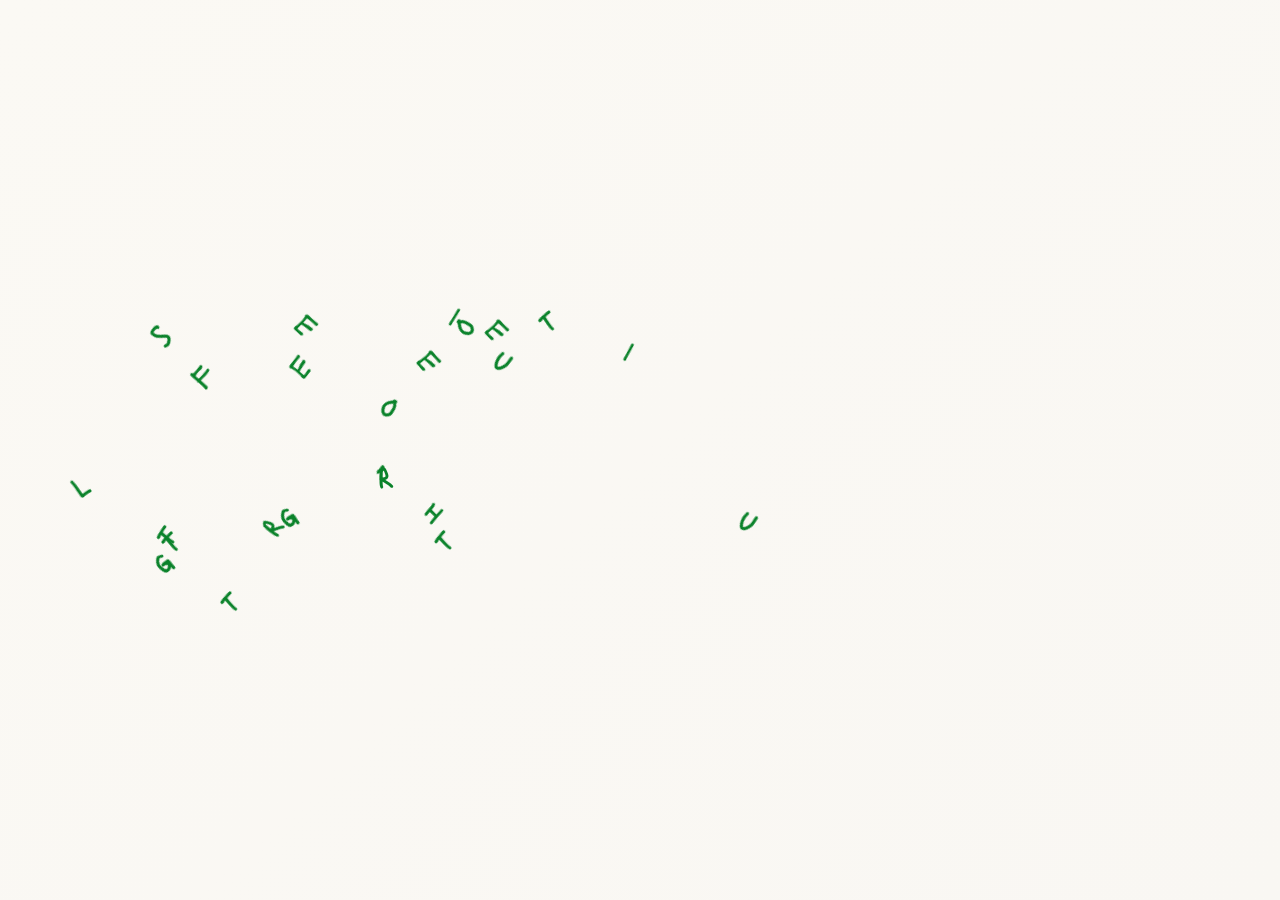
==== index.html @ b76444f8 "Rename book_portfolio_stage6.html to index.html" ====
<!DOCTYPE html>
<html lang="en">
<head>
    <meta charset="UTF-8">
    <meta name="viewport" content="width=device-width, initial-scale=1.0">
    <title>Portfolio — A Collection</title>
    <link rel="stylesheet" href="ornament.css">
    <link rel="stylesheet" href="figmastyle.css">
    <link rel="stylesheet" href="https://cdnjs.cloudflare.com/ajax/libs/font-awesome/6.5.0/css/all.min.css">
    <style>
        @import url('https://fonts.googleapis.com/css2?family=Crimson+Text:ital,wght@0,400;0,600;1,400&family=EB+Garamond:ital,wght@0,400;0,500;0,600;1,400&family=Lacquer&display=swap');
        @import url('https://fonts.googleapis.com/css2?family=Special+Gothic+Expanded+One&display=swap');
        @import url('https://fonts.googleapis.com/css2?family=Lexend:wght@300;400;500;600&display=swap');
        @import url('https://fonts.googleapis.com/css2?family=Noto+Serif+Tibetan:wght@400&display=swap');
        @import url('https://fonts.googleapis.com/css2?family=Crimson+Text:wght@400;600&display=swap');

        /* Very light linen / paper */
        :root{
        --linen-bg: #fbf9f4;
        --linen-bg-soft: #f9f7f3;
        }

        body::before{
        content:"";
        position: fixed;
        inset: 0;
        background-image: url("data:image/svg+xml,%3Csvg xmlns='http://www.w3.org/2000/svg' width='120' height='120'%3E%3Cfilter id='n'%3E%3CfeTurbulence type='fractalNoise' baseFrequency='.8' numOctaves='1' stitchTiles='stitch'/%3E%3C/filter%3E%3Crect width='120' height='120' filter='url(%23n)' opacity='.03'/%3E%3C/svg%3E");
        pointer-events: none;
        z-index: 1;
        }
                /* Lock scrolling while cover is visible */
        body.cover-locked {
        overflow: hidden;
        height: 100vh;
        }

        * {
            margin: 0;
            padding: 0;
            box-sizing: border-box;
        }
        
        body {
            /*font-family: 'Lexend', system-ui, -apple-system, Segoe UI, Roboto, Arial, sans-serif;*/
            
            font-family: 'Crimson Text', serif;

            background: var(--linen-bg); /* linen */
            color: #4d2e16;
            line-height: 1.6;
            overflow-x: hidden;
        }
        

        .book-container {
            max-width: 1200px;
            margin: 0 auto;
            padding: 60px 40px;
            min-height: 100vh;
        }
        
        /* Big margin masthead (AB/GD style) */
        .masthead{
        margin: 0 0 14px 0;   /* <-- remove the -10px */
        line-height: 0.9;
        }

        .masthead-name{
        font-family: 'EB Garamond', 'Crimson Text', serif;
        font-weight: 700;
        font-size: 4.2em;
        letter-spacing: 0.01em;
        color: #8b1538;
        }

        @media (max-width: 968px){
        .masthead-name{ font-size: 3.2em; }
        }
        @media (max-width: 768px){
        .masthead-name{ font-size: 2.6em; }
        }

        .masthead-slash{
        font-family: 'Crimson Text', 'EB Garamond', serif;
        font-weight: 600;
        font-size: 3.2em;
        line-height: 1;
        color: #8b1538;
        opacity: 0.9;
        }

        /* Responsive */
        @media (max-width: 768px){
        .masthead-name, .masthead-slash{
            font-size: 2.4em;
        }
        .masthead{ margin-bottom: 18px; }
        }

        .name-line{
            display:flex;
            align-items:baseline;
            gap:10px;
        }
        .tibetan-line{
            font-family: "Noto Serif Tibetan", "Jomolhari", serif;
            font-size: 1.25em;
            color: #8b1538;

            margin-top: 6px;
            margin-left: 3px;

            letter-spacing: 0.05em;
            opacity: 0.85;
        }
        .tibetan-line::before{
            content: "✶";
            margin-right: 8px;
            opacity: 0.6;
        }
        /* Welcome intro in Lexend (Bill Gates–style clean text) */
        .welcome-intro{
        font-family: inherit;   /* now Lexend */
        font-size: 1.18em;
        line-height: 1.85;
        letter-spacing: 0.005em;
        max-width: 62ch;
        }

        .welcome-intro strong{
        font-weight: 600;
        }

        /* Cover Page */
        .cover-page {
            background: linear-gradient(
                135deg,
                var(--linen-bg) 0%,
                var(--linen-bg-soft) 100%
            );
            min-height: 100vh;
            display: flex;
            align-items: center;
            justify-content: flex-start;
            position: fixed;
            inset: 0;
            overflow: hidden;
            z-index: 9990;
            padding: 60px;
            padding-left: 15%;
        }
        
        .cover-content {
            text-align: left;
            max-width: 500px;
        }
        
        .jumbled-text {
            font-size: 2em;
            font-weight: 400;
            letter-spacing: 0.02em;
            line-height: 1.6;
            cursor: default;
            color: #0a822a;
            font-family: 'Lacquer', cursive;
            text-transform: none;
            word-spacing: 2em;
        }
        
        .jumbled-text .char {
            display: inline-block;
            transition: transform 3s ease-in-out;
            will-change: transform;
        }
        
        .jumbled-text .space {
            display: inline-block;
            width: 2em;
        }
        
        .jumbled-text.jumbled .char:nth-child(1) { transform: translate(-120px, 60px) rotate(-35deg); }
        .jumbled-text.jumbled .char:nth-child(2) { transform: translate(90px, -100px) rotate(45deg); }
        .jumbled-text.jumbled .char:nth-child(3) { transform: translate(-70px, 110px) rotate(-50deg); }
        .jumbled-text.jumbled .char:nth-child(4) { transform: translate(130px, 50px) rotate(30deg); }
        .jumbled-text.jumbled .char:nth-child(5) { transform: translate(-100px, -90px) rotate(-40deg); }
        .jumbled-text.jumbled .char:nth-child(6) { transform: translate(60px, 105px) rotate(55deg); }
        .jumbled-text.jumbled .char:nth-child(7) { transform: translate(-140px, -50px) rotate(-45deg); }
        .jumbled-text.jumbled .char:nth-child(8) { transform: translate(100px, -110px) rotate(35deg); }
        .jumbled-text.jumbled .char:nth-child(9) { transform: translate(-80px, 90px) rotate(-30deg); }
        .jumbled-text.jumbled .char:nth-child(10) { transform: translate(120px, -65px) rotate(40deg); }
        .jumbled-text.jumbled .char:nth-child(11) { transform: translate(-130px, 100px) rotate(-52deg); }
        .jumbled-text.jumbled .char:nth-child(12) { transform: translate(80px, -95px) rotate(48deg); }
        .jumbled-text.jumbled .char:nth-child(13) { transform: translate(-110px, 70px) rotate(-38deg); }
        .jumbled-text.jumbled .char:nth-child(14) { transform: translate(135px, -75px) rotate(32deg); }
        .jumbled-text.jumbled .char:nth-child(15) { transform: translate(-65px, 115px) rotate(-43deg); }
        .jumbled-text.jumbled .char:nth-child(16) { transform: translate(95px, 45px) rotate(58deg); }
        .jumbled-text.jumbled .char:nth-child(17) { transform: translate(-125px, -100px) rotate(-47deg); }
        .jumbled-text.jumbled .char:nth-child(18) { transform: translate(145px, 95px) rotate(37deg); }
        .jumbled-text.jumbled .char:nth-child(19) { transform: translate(-75px, -105px) rotate(-34deg); }
        .jumbled-text.jumbled .char:nth-child(20) { transform: translate(70px, 120px) rotate(42deg); }
        .jumbled-text.jumbled .char:nth-child(21) { transform: translate(-95px, 65px) rotate(-39deg); }
        .jumbled-text.jumbled .char:nth-child(22) { transform: translate(110px, -70px) rotate(44deg); }
        .jumbled-text.jumbled .char:nth-child(23) { transform: translate(-135px, 85px) rotate(-36deg); }
        .jumbled-text.jumbled .char:nth-child(24) { transform: translate(115px, -115px) rotate(51deg); }
        .jumbled-text.jumbled .char:nth-child(25) { transform: translate(-105px, 125px) rotate(-41deg); }
        .jumbled-text.jumbled .char:nth-child(26) { transform: translate(85px, 35px) rotate(46deg); }
        .jumbled-text.jumbled .char:nth-child(27) { transform: translate(-70px, -110px) rotate(-49deg); }
        
        .jumbled-text:not(.jumbled) .char {
            transform: translate(0, 0) rotate(0deg);
        }
        
        .scroll-hint {
            position: absolute;
            bottom: 40px;
            left: 50%;
            transform: translateX(-50%);
            font-size: 1.1em;
            font-style: italic;
            opacity: 0.6;
            animation: bounce 2s infinite;
            color: #0a822a;
        }
        
        @keyframes bounce {
            0%, 100% { transform: translateX(-50%) translateY(0); }
            50% { transform: translateX(-50%) translateY(-10px); }
        }
        
        /* Table of Contents Page */
        .page {
            background: var(--linen-bg);
            padding: 80px 60px;
            position: relative;
            display: none;
        }
        
        .page.active {
            display: grid;
            grid-template-columns: 300px 1fr;
            grid-template-rows: auto 1fr;   /* NEW: masthead row + content row */
            gap: 60px;
            animation: fadeIn 0.5s ease;
        }
        
        @keyframes fadeIn {
            from { opacity: 0; }
            to { opacity: 1; }
        }
        
        .top-masthead{
            padding-bottom: 14px;
            grid-column: 1 / -1;  /* span BOTH columns */
            grid-row: 1;
            margin-bottom: -10px; /* optional: pull columns slightly closer */
        }

        .top-masthead .masthead-name{
        font-family: 'Special Gothic Expanded One', system-ui, sans-serif;
        font-weight: 400;          /* this font only has one weight */
        font-size: 4.2em;
        letter-spacing: 0.01em;
        color: #8b1538;
        }
        .top-masthead .masthead-slash{
        font-family: 'Special Gothic Expanded One', system-ui, sans-serif;
        font-weight: 400;
        font-size: 3.2em;
        line-height: 1;
        color: #8b1538;
        opacity: 0.9;   
        }

        /* Responsive */
        @media (max-width: 968px){
        .top-masthead .masthead-name{ font-size: 3.2em; }
        .top-masthead .masthead-slash{ font-size: 2.6em; }
        }
        @media (max-width: 768px){
        .top-masthead .masthead-name{ font-size: 2.6em; }
        .top-masthead .masthead-slash{ font-size: 2.2em; }
        }

        .left-sidebar {
            border-right: none;
            padding-right: 40px;
        }
        
        .sidebar-title {
            font-size: 1.3em;
            font-weight: 600;
            margin-bottom: 25px;
            text-transform: uppercase;
            letter-spacing: 0.05em;
        }
        
        .toc-entry {
            display: block;
            text-decoration: none;
            color: #4d2e16;;
            padding: 12px 0;
            transition: all 0.3s ease;
           /* border-bottom: 1px solid rgba(139, 21, 56, 0.2);*/
            font-size: 1.1em;
        }
        
        .toc-entry:hover {
            padding-left: 15px;
            color: #0a822a;
        }
        
        .toc-section {
            margin-bottom: 40px;
        }
        
        .main-content {
            padding-left: 40px;
        }
        
        .content-header {
            margin-bottom: 6px;
            /*border-bottom: 2px solid #8b1538;*/
            padding-bottom: 20px;
        }
        
        .content-title {
            font-size: 2.8em;
            font-weight: 600;
            letter-spacing: 0.02em;
        }
        
        .content-subtitle {
            font-size: 1.3em;
            font-style: italic;
            color: #4d2e16;;
            margin-top: 10px;
        }
        
        .content-body {
            font-size: 1.15em;
            line-height: 1.8;
        }
        
        .content-body h2 {
            font-size: 1.8em;
            margin: 35px 0 20px 0;
            font-weight: 600;
        }
        
        .content-body h3 {
            font-size: 1.4em;
            margin: 25px 0 15px 0;
            font-weight: 600;
        }
        
        .content-body p {
            margin-bottom: 20px;
        }
        
        .content-body ul, .content-body ol {
            margin: 20px 0 20px 30px;
        }
        
        .content-body li {
            margin-bottom: 10px;
        }
        
        .content-body em {
            color: #4d2e16;;
        }
        
       /* .page-number {
            position: absolute;
            bottom: 30px;
            right: 60px;
            font-style: italic;
            color: #8b1538;
            font-size: 0.95em;
        }*/
               
        @media (max-width: 968px) {
            .page.active {
                grid-template-columns: 1fr;
                gap: 40px;
            }
            
            .left-sidebar {
                border-right: none;
                border-bottom: 2px solid #8b1538;
                padding-right: 0;
                padding-bottom: 30px;
            }
            
            .main-content {
                padding-left: 0;
            }
            
            .jumbled-text {
                font-size: 1.6em;
            }
            
            .cover-page {
                padding-left: 10%;
            }
        }
        
        @media (max-width: 768px) {
            .book-container {
                padding: 30px 20px;
            }
            
            .page {
                padding: 40px 30px;
            }
            
            .cover-page {
                padding: 40px 20px;
                padding-left: 20px;
            }
            
            .jumbled-text {
                font-size: 1.4em;
            }
        }

        /* ===============================
        Corner Critter (main page only)
        =============================== */

        /* Rustic doodle styles */
        .rustic-doodle{
        width: 56px;
        height: 56px;
        display:block;
        filter: drop-shadow(0 12px 18px rgba(0,0,0,.10));
        }

        .doodle-blob{
        fill: rgba(255,255,255,.65);
        stroke: rgba(139, 21, 56, 0.16);
        stroke-width: 1.2;
        }

        .doodle-line{
        fill: none;
        stroke: #0a822a;            /* matches your deep red text */
        stroke-width: 3.0;
        stroke-linecap: round;
        stroke-linejoin: round;

        /* this enables the "draw as you scroll" effect */
        stroke-dasharray: 260;
        stroke-dashoffset: 260;
        }

        .doodle-stitch{
        fill: none;
        stroke: rgba(10,130,42,.75); /* your green accent */
        stroke-width: 2.2;
        stroke-linecap: round;
        stroke-dasharray: 18;
        stroke-dashoffset: 0;
        opacity: .9;
        }

        .corner-critter{
        position: fixed;
        top: 12px;
        right: 12px;
        z-index: 9999;
        pointer-events: none;
        user-select: none;
        transform: translate3d(0,0,0);
        opacity: 0; /* becomes visible when book opens */
        transition: opacity .25s ease;
        }

        .critter-bubble{
        width: 74px;
        height: 74px;
        border-radius: 22px;
        display: grid;
        place-items: center;
        font-size: 34px;
        background: rgba(255,255,255,.72);
        border: 1px solid rgba(139, 21, 56, 0.18);
        box-shadow: 0 14px 30px rgba(0,0,0,.10);
        backdrop-filter: blur(6px);
        }

        .critter-tag{
        margin-top: 4px;
        text-align: center;
        font-family: 'Lacquer', cursive;
        font-size: 13px;
        letter-spacing: .03em;
        line-height: 1.1;     /* tighter multiline */
        color: #4d2e16;
        opacity: .85;
        width: 56px;          /* match your smaller doodle width */
        margin-left: auto;
        margin-right: auto;
        }

        @media (prefers-reduced-motion: reduce){
        .corner-critter{ display:none; }
        }

        /* ===============================
   Projects feed (MostlyObjects-ish)
   =============================== */

        .projects-feed{
        display: grid;
        gap: 22px;
        margin-top: 10px;
        }

        /* Each project tile */
        .project-card{
        position: relative;
        display: block;
        border-radius: 18px;
        overflow: hidden;
        cursor: pointer;
        border: 1px solid rgba(139,21,56,.14);
        box-shadow: 0 18px 40px rgba(0,0,0,.08);
        transform: translateY(0);
        transition: transform .2s ease, box-shadow .2s ease;
        }

        .project-card:hover{
        transform: translateY(-3px);
        box-shadow: 0 24px 54px rgba(0,0,0,.12);
        }

        .project-card img{
        width: 100%;
        height: 360px;
        object-fit: cover;
        display: block;
        filter: saturate(1.02) contrast(1.02);
        }

        /* Soft overlay so text reads on images */
        .project-card::after{
        content:"";
        position:absolute;
        inset:0;
        background: linear-gradient(
            180deg,
            rgba(0,0,0,0.10) 0%,
            rgba(0,0,0,0.38) 55%,
            rgba(0,0,0,0.60) 100%
        );
        }

        .project-meta{
        position: absolute;
        left: 18px;
        right: 18px;
        bottom: 16px;
        z-index: 2;
        color: #f8f6f1; /* linen-ish */
        }

        .project-kicker{
        font-size: 12px;
        letter-spacing: .12em;
        text-transform: uppercase;
        opacity: .92;
        margin-bottom: 8px;
        }

        .project-title{
        font-size: 26px;
        font-weight: 700;
        line-height: 1.06;
        letter-spacing: .01em;
        margin-bottom: 8px;
        text-transform: uppercase;
        }

        .project-byline{
        font-size: 14px;
        opacity: .92;
        }

        .social-icons {
            margin-top: 10px;
            display: flex;
            flex-direction: column;
            gap: 10px;
        }

        .social-icons a {
            font-size: 20px;
            color: #333;
            text-decoration: none;
            transition: color 0.3s ease;
        }

        .social-icons a:hover {
            color: #8b0000; /* matches your deep red theme */
        }

        .cv-wrap{
            display: flex;
            flex-direction: column;
            gap: 18px;
        }

        .cv-actions{
            display: flex;
            align-items: center;
            gap: 14px;
            flex-wrap: wrap;
        }

        .cv-download{
            display: inline-block;
            text-decoration: none;
            color: #fbf9f4;
            background: #8b1538;
            border: 1px solid rgba(139, 21, 56, 0.22);
            padding: 10px 18px;
            border-radius: 999px;
            font-size: 0.98em;
            font-weight: 500;
            transition: transform .2s ease, box-shadow .2s ease, opacity .2s ease;
            box-shadow: 0 10px 24px rgba(0,0,0,.08);
        }

        .cv-download:hover{
            transform: translateY(-1px);
            opacity: 0.95;
        }

        .cv-note{
            font-size: 0.98em;
            opacity: 0.8;
        }

        .cv-frame{
            width: 100%;
            height: 78vh;
            min-height: 700px;
            border: 1px solid rgba(139,21,56,.18);
            border-radius: 18px;
            overflow: hidden;
            background: #fff;
            box-shadow: 0 16px 34px rgba(0,0,0,.08);
        }

        .cv-frame iframe{
            width: 100%;
            height: 100%;
            border: 0;
            display: block;
        }
        /* loopy qoute on welcome page*/
        .quote-curve-wrap{
            margin: 8px 0 24px 0;
            width: 100%;
            overflow: visible;
        }

        .quote-curve{
            width: 100%;
            max-width: 760px;
            height: 130px;
            display: block;
            overflow: visible;
        }

        .quote-curve text{
            font-family: 'EB Garamond', 'Crimson Text', serif;
            font-size: 1.05em;
            font-style: italic;
            fill: rgba(120, 120, 120, 0.22);
            letter-spacing: 0.01em;
            transition: fill 0.35s ease, filter 0.35s ease;
            cursor: default;
        }

        .quote-curve .quote-attrib{
            font-size: 0.92em;
            letter-spacing: 0.03em;
        }

        .quote-curve:hover text{
            fill: rgba(170, 170, 170, 0.72);
            filter: drop-shadow(0 0 6px rgba(220,220,220,0.28));
        }
        /* Responsive */
        @media (max-width: 768px){
        .project-card img{ height: 280px; }
        .project-title{ font-size: 22px; }
        }

    </style>
</head>
<body>
    <!-- Cover Page -->
    <div class="cover-page" id="cover">
        <div class="cover-content">
            <div class="jumbled-text jumbled" id="jumbledText"></div>
        </div>
        <!--<div class="scroll-hint">Hover over to begin →</div>-->
    </div>

    <!-- Main Content with TOC -->
    <div class="book-container">
        <div class="page" id="main-page">
            <!-- Funky corner critter (main page only) -->
          <!--  <div class="corner-critter" id="cornerCritter" aria-hidden="true">
            <div class="critter-bubble">🐸</div>
            <div class="critter-tag">turning pages</div>
            </div>-->
            <!-- Rustic line doodle (main page only) -->
            <div class="corner-critter" id="cornerCritter" aria-hidden="true">
                

            <svg class="rustic-doodle" viewBox="0 0 120 120" role="presentation">
                <!-- a paper-ish blob background -->
                <!--<path class="doodle-blob"
                d="M18,33 C20,18 36,10 52,12 C70,14 84,9 95,24 C106,38 110,55 104,71
                    C98,87 84,104 64,106 C44,108 18,98 13,78 C8,59 16,47 18,33 Z" />-->

                <!-- rustic swirl line -->
                <!--<path class="doodle-line"
                d="M28,70
                    C26,54 40,40 57,42
                    C75,44 82,60 71,71
                    C60,83 40,80 42,63
                    C44,48 67,48 72,58
                    C78,70 63,82 48,78
                    C34,74 33,58 45,52" />-->

                <!-- Head (scribbly circle) -->
                <path class="doodle-line"
                    d="M62,26
                    C54,24 47,30 48,38
                    C49,48 61,52 69,45
                    C77,38 72,27 62,26 Z" />

                <!-- Body / torso -->
                <path class="doodle-line"
                    d="M58,52
                    C58,60 58,67 58,75
                    C58,83 57,90 56,96" />

                <!-- Arms (slightly wiggly) -->
                <path class="doodle-line"
                    d="M58,62
                    C50,60 44,58 36,54
                    M58,62
                    C66,60 74,58 84,55" />

                <!-- Legs -->
                <path class="doodle-line"
                    d="M56,96
                    C50,104 44,110 38,114
                    M56,96
                    C62,104 70,110 78,114" />

                <!-- Tiny “spark” accent (optional) -->
                <!--<path class="doodle-stitch"
                    d="M95,20 L104,18 M97,26 L106,28 M92,26 L88,34" />-->
            </svg>

                <!-- little “corner stitch” marks -->
               <!-- <path class="doodle-stitch"
                d="M18,20 L30,26 M22,14 L34,20 M14,26 L26,32" />-->
            </svg>

            <div class="critter-tag">healthcare<br>is a<br>human right.<br>✮ ⋆ ˚｡𖦹 ⋆｡°✩</div>

            </div>

            <!-- Full-width masthead ABOVE the columns -->
            <div class="top-masthead" aria-label="Site masthead">
                <div class="name-line">
                    <span class="masthead-name">Yeshi</span>
                    <span class="masthead-slash">/</span>
                    <span class="masthead-name">Dolma</span>
                </div>

                <div class="tibetan-line">ཡེ་ཤེས་ སྒྲོལ་མ</div>
            </div>


            <!-- Left Sidebar - Table of Contents -->
            <div class="left-sidebar">
                <div class="toc-section">
                    <h2 class="sidebar-title">Contents</h2>
                    
                    <a href="#welcome" class="toc-entry welcome-link" onclick="loadContent('welcome'); return false;">
                        ← Welcome page
                    </a>

                    <a href="#about" class="toc-entry" onclick="loadContent('about'); return false;">
                        About
                    </a>

                    <a href="#cv" class="toc-entry" onclick="loadContent('cv'); return false;">
                        My CV
                    </a>
                    
                    <a href="#work" class="toc-entry" onclick="loadContent('work'); return false;">
                        Selected Works (Machine learning)
                    </a>
                    
                    <a href="#projects" class="toc-entry" onclick="loadContent('projects'); return false;">
                        Public Health & Safety Projects
                    </a>
                    
                    <a href="#writing" class="toc-entry" onclick="loadContent('writing'); return false;">
                        Writings
                    </a>
                    
                    <a href="#skills" class="toc-entry" onclick="loadContent('skills'); return false;">
                        Skills & Expertise
                    </a>

                    <a href="#comfort" class="toc-entry" onclick="loadContent('comfort'); return false;">
                        Comfort Potluck
                    </a>
                </div>
                
                <div class="ornament">
                    <img src="images/pixel-art.png" alt="Decorative icon">
                </div>
                
                <div class="toc-section">
                    <h2 class="sidebar-title">Appendices</h2>
                    
                    <a href="#contact" class="toc-entry" onclick="loadContent('contact'); return false;">
                        Contact
                    </a>

                    <div class="social-icons">
                        <a href="https://www.linkedin.com/in/dolmayeshi/" target="_blank">
                            <i class="fab fa-linkedin"></i>
                        </a>

                        <a href="https://www.instagram.com/yeshi.draws?igsh=MTBoMmN6MTJqMHdpZQ==" target="_blank">
                            <i class="fab fa-instagram"></i>
                        </a>
                    </div>
                    <!--<a href="#notes" class="toc-entry" onclick="loadContent('notes'); return false;">
                        Notes & Acknowledgments
                    </a>-->
                </div>
            </div>

            <!-- Main Content Area -->
            <div class="main-content" id="content-area">
                <div class="content-header">
                    <h1 class="content-title">Welcome</h1>
                </div>
                <!-- Curved quote -->
                <div class="quote-curve-wrap" style="margin-top:-2px; margin-bottom:2px;">
                    <svg class="quote-curve" viewBox="0 0 760 150">

                        <defs>
                            <path id="feynmanCurve"
                                d="M20,95
                                C90,30 180,25 260,65
                                C330,100 410,110 500,80
                                C600,45 670,40 740,85" />

                            <path id="feynmanAttrib"
                                d="M450,120
                                C520,135 610,135 730,115" />
                        </defs>

                        <text>
                            <textPath href="#feynmanCurve">
                                “I would rather have questions that can't be answered than answers that can't be questioned.”
                            </textPath>
                        </text>

                        <text class="quote-attrib">
                            <textPath href="#feynmanAttrib">
                                — Richard Feynman
                            </textPath>
                        </text>

                    </svg>
                </div>

                <div class="content-body">
                    <p>  I am driven by the belief that without health security, human potential is unfairly constrained; equitable health must come first so anyone can dream.
                        <br><br>
                        As an Applied ML Scientist with over nine years of experience building large-scale AI systems, my work sits at the intersection of machine learning, AI and improving public health outcomes. Currently focused on advanced predictive modeling, 
generative AI, and causal inference to identify mechanisms driving public health patterns and generate equity-centered, policy-relevant evidence and decision support in resource-constrained settings. 
                        <br><br>
                        <p style="font-style: italic; text-align: center; margin-top: 40px;">Interests: Predictive and counterfactual modeling; generative AI; resource optimization; spatiotemporal systems; behavioral health
analytics; global health; women’s health; cancer care continuum; bias-aware causal inference; and scalable AI for low-resource public health systems.
                       </p>
                
                    </p>
                    
                    <div class="ornament">
                        <img src="images/pixel-art.png" alt="Decorative icon">
                    </div>
                    
                    <p style="font-style: italic; text-align: center; margin-top: 40px; color: #8b1538">let's work to figure out and improve health outcomes together.</p>
                </div>
                <!--<div class="page-number">i</div>-->
            </div>
        </div>
    </div>

    <script>
        // Jumbled text effect - lowercase text
        const text = "let's figure it out together";
        const jumbledTextEl = document.getElementById('jumbledText');
        
        // Create characters
        text.split('').forEach((char, i) => {
            const span = document.createElement('span');
            if (char === ' ') {
                span.className = 'space';
            } else {
                span.className = 'char';
            }
            span.textContent = char;
            jumbledTextEl.appendChild(span);
        });
        
        // Unjumble on scroll or hover
        let hasUnjumbled = false;
        let isAnimating = false;
        let animationComplete = false;
        let animationTimeout = null;
        
        function unjumble() {
            if (!hasUnjumbled) {
                jumbledTextEl.classList.remove('jumbled');
                hasUnjumbled = true;
                isAnimating = true;
                
                // Mark animation as complete after 3 seconds
                setTimeout(() => {
                    isAnimating = false;
                    animationComplete = true;
                }, 1000);
                
                // Auto-open after 3 seconds animation + 20 seconds wait = 23 seconds total
                animationTimeout = setTimeout(() => {
                    openBook();
                }, 5000);
            }
        }
        
        function openBook() {
            if (animationTimeout) {
                clearTimeout(animationTimeout);
            }
            isAnimating = false;
            animationComplete = false;
            document.getElementById('cover').style.transition = 'opacity 0.5s ease';
            document.getElementById('cover').style.opacity = '0';
            setTimeout(() => {
                document.getElementById('cover').style.display = 'none';
                document.getElementById('main-page').classList.add('active');
                window.scrollTo({ top: 0 });
            }, 500);
        }
        
        // Skip animation on click or scroll ONLY after animation completes
        document.addEventListener('click', () => {
            if (animationComplete) {
                openBook();
            }
        });
        
        jumbledTextEl.addEventListener('mouseenter', unjumble);
        
        let scrollTimeout;
        window.addEventListener('scroll', () => {
            if (!hasUnjumbled && window.scrollY > 50) {
                clearTimeout(scrollTimeout);
                scrollTimeout = setTimeout(unjumble, 100);
            } else if (animationComplete) {
                openBook();
            }
        });
        
        function goToWelcome() {
            const cover = document.getElementById('cover');
            const mainPage = document.getElementById('main-page');

            // Hide main content
            mainPage.classList.remove('active');

            // Show cover again
            cover.style.display = 'flex';
            cover.style.opacity = '1';

            // Reset jumbled text state
            hasUnjumbled = false;
            animationComplete = false;
            isAnimating = false;

            // Re-jumble text
            jumbledTextEl.classList.add('jumbled');

            // Scroll to top
            window.scrollTo({ top: 0, behavior: 'instant' });
        }

        

        // Content loading
        const contentData = {
            welcome: {
            title: 'Welcome',
            subtitle: '',
            content: `
                <div class="quote-curve-wrap">
                    <svg class="quote-curve" viewBox="0 0 760 170" aria-hidden="true">
                        <defs>
                            <path id="feynmanCurve"
                                d="M20,105
                                C90,35 180,28 255,72
                                C315,106 390,118 470,84
                                C550,50 625,42 735,92" />
                            <path id="feynmanAttrib"
                                d="M430,132
                                C505,145 585,145 710,126" />
                        </defs>

                        <text>
                            <textPath href="#feynmanCurve" startOffset="0%">
                                “I would rather have questions that can't be answered than answers that can't be questioned.”
                            </textPath>
                        </text>

                        <text class="quote-attrib">
                            <textPath href="#feynmanAttrib" startOffset="52%">
                                — Richard Feynman
                            </textPath>
                        </text>
                    </svg>
                </div>

                <p class="welcome-intro">
                  I am driven by the belief that without health security, human potential is unfairly constrained; equitable health must come first so anyone can dream.
                        <br><br>
                        As an Applied ML Scientist with over nine years of experience building large-scale AI systems, my work sits at the intersection of machine learning, AI and improving public health outcomes. Currently focused on advanced predictive modeling, 
generative AI, and causal inference to identify mechanisms driving public health patterns and generate equity-centered, policy-relevant evidence and decision support in resource-constrained settings. 
                        <br><br>
                        <p style="font-style: italic; text-align: center; margin-top: 40px;">Interests: Predictive and counterfactual modeling; generative AI; resource optimization; spatiotemporal systems; behavioral health
analytics; global health; women’s health; cancer care continuum; bias-aware causal inference; and scalable AI for low-resource public health systems.
                       </p>
                
                </p>

            `
            },

            about: {
                title: 'About',
                subtitle: 'Background & Philosophy',
                content: `
                    <p>I am a [your profession] based in [your location], working at the intersection of [your interests].</p>
                    
                    <p>My work explores [your focus areas], with a particular interest in [specific topics]. Through [your medium/approach], I seek to [your mission or goal].</p>
                    
                    <h3>Background</h3>
                    <p>I studied [your education] at [institution] and have since worked with [types of clients/companies]. My practice encompasses [your areas of work].</p>
                    
                    <h3>Philosophy</h3>
                    <p>[Your approach to work, what drives you, your values and principles.]</p>
                `
            },
            
            cv: {
                title: 'My CV',
                subtitle: '“Curiouser and curiouser!” - Lewis Carroll',
                content: `
                    <div class="cv-wrap">
                        <div class="cv-actions">
                            <a class="cv-download" href="files/YeshiDolma_CV_2026_gen_translationhhs.docx.pdf" download>
                                Download CV
                            </a>
                            <span class="cv-note">Preview below</span>
                        </div>

                        <div class="cv-frame">
                            <iframe
                                src="files/YeshiDolma_CV_2026_gen_translationhhs.docx.pdf#view=FitH"
                                title="Yeshi Dolma CV PDF preview">
                            </iframe>
                        </div>
                    </div>
                `
            },

            work: {
                title: 'Selected Works',
                subtitle: 'Featured Projects',
                content: `
                    <h2>Project One</h2>
                    <p><em>Role: [Your Role] • Year: [Year]</em></p>
                    <p>[Description of the project, your contribution, and outcomes.]</p>
                    
                    <h2>Project Two</h2>
                    <p><em>Role: [Your Role] • Year: [Year]</em></p>
                    <p>[Description of the project, your contribution, and outcomes.]</p>
                    
                    <h2>Project Three</h2>
                    <p><em>Role: [Your Role] • Year: [Year]</em></p>
                    <p>[Description of the project, your contribution, and outcomes.]</p>
                `
            },
           /* projects: {
                title: 'Projects & Experiments',
                subtitle: 'Ongoing Explorations',
                content: `
                    <p>A collection of ongoing explorations and experimental work.</p>
                    
                    <h3>[Project Name]</h3>
                    <p>[Brief description of your experimental or side project.]</p>
                    
                    <h3>[Project Name]</h3>
                    <p>[Brief description of your experimental or side project.]</p>
                    
                    <h3>[Project Name]</h3>
                    <p>[Brief description of your experimental or side project.]</p>
                `
            },*/
            projects: {
            title: 'Projects',
            subtitle: '',
            content: '' // we will inject the feed dynamically
            },

            proj_911_care: {
            title: 'Seattle 911 CARE Targeting Analysis',
            subtitle: 'Where alternative response could reduce emergency load',
            content: `
                <p><em>Summary:</em> Identified Seattle areas where CARE-eligible call volume and social vulnerability coincide, and surfaced opportunities for alternative response prioritization.</p>
                <h3>What I built</h3>
                <ul>
                <li>CARE eligibility definition + mapping to neighborhoods</li>
                <li>Burden analysis vs RSE / vulnerability indices</li>
                <li>Time-of-day patterns + neighborhood hotspots</li>
                </ul>
                <p><strong>Artifacts:</strong> add links here (PDF report, GitHub, notebook)</p>
            `
            },

            proj_covid_misinfo: {
            title: 'COVID-19 Misinformation & Behavioral Signals',
            subtitle: 'Trends, categories, and time-series overlays',
            content: `
                <p><em>Summary:</em> Time-series analysis of misinformation themes and behavioral signals during the Seattle COVID-19 outbreak period.</p>
                <h3>Core categories</h3>
                <ul>
                <li>Fake cures</li>
                <li>Conspiracy theories</li>
                <li>Hoax / minimization</li>
                <li>Mask / vaccine denial</li>
                </ul>
            `
            },

            /*proj_health_equity: {
            title: 'Mapping Need vs Access in Seattle',
            subtitle: 'A systems view of where impact is most leverageable',
            content: `
                <p><em>Summary:</em> Spatial analysis to highlight where resource allocation could create the largest health gains.</p>
            `
            },*/

            writing: {
                title: 'Writings',
                subtitle: 'Essays & Articles',
                content: `
                    <h3>[Article Title]</h3>
                    <p><em>[Date] • [Publication if applicable]</em></p>
                    <p>[Brief excerpt or description of the article.]</p>
                    
                    <h3>[Article Title]</h3>
                    <p><em>[Date] • [Publication if applicable]</em></p>
                    <p>[Brief excerpt or description of the article.]</p>
                    
                    <h3>[Article Title]</h3>
                    <p><em>[Date] • [Publication if applicable]</em></p>
                    <p>[Brief excerpt or description of the article.]</p>
                `
            },
            skills: {
                title: 'Skills & Expertise',
                subtitle: 'Capabilities',
                content: `
                    <h3>Technical Skills</h3>
                    <p>[List your technical skills and proficiencies]</p>
                    
                    <h3>Tools & Technologies</h3>
                    <p>[Software, platforms, and tools you work with]</p>
                    
                    <h3>Languages</h3>
                    <p>[Programming languages, spoken languages, etc.]</p>
                    
                    <h3>Methodologies</h3>
                    <p>[Your approach to work, frameworks you use]</p>
                `
            },

            comfort: {
                title: 'Comfort Potluck',
                subtitle: 'A Collection of Comforts',
                content: `
                    <div class="container">
                        <div class="header-section">
                            <div class="text-center">
                                <p class="description">
                                    I put together a list of little things my friends find comforting. Maybe it'll jog your memory or give you a new idea. Either way, it makes me happy to look at. ♡
                                </p>
                            </div>
                        </div>
                        
                        <div class="bag-section">
                            <div class="kindness-bag">
                                <div class="bag-container">
                                    <button id="pouch-button" class="pouch-button">
                                        <div class="pouch">
                                            <div class="pouch-body">
                                                <div class="pouch-pixels">
                                                    <div class="pouch-bottom-dark"></div>
                                                    <div class="pouch-bottom-dark-2"></div>
                                                    <div class="pouch-highlight"></div>
                                                    <div class="pouch-shadow"></div>
                                                </div>
                                            </div>
                                            <div class="pouch-top"></div>
                                            <div class="pouch-string-horizontal"></div>
                                            <div class="pouch-string-left"></div>
                                            <div class="pouch-string-right"></div>
                                        </div>
                                    </button>

                                    <div id="chit" class="chit hidden">
                                        <div class="chit-paper">
                                            <div class="corner-pixel top-left"></div>
                                            <div class="corner-pixel top-right"></div>
                                            <div class="corner-pixel bottom-left"></div>
                                            <div class="corner-pixel bottom-right"></div>
                                            <div class="corner-fold"></div>
                                            <div class="border-pattern top-1"></div>
                                            <div class="border-pattern top-2"></div>
                                            <div class="border-pattern bottom-1"></div>
                                            <div class="border-pattern bottom-2"></div>
                                            <div class="chit-content">
                                                <div class="quote-left">"</div>
                                                <p id="chit-text" class="chit-text"></p>
                                                <div class="quote-right">"</div>
                                            </div>
                                            <div class="pixel-texture"></div>
                                        </div>
                                    </div>
                                </div>
                                <p class="instruction-text">Click the pouch to draw a chit</p>
                            </div>
                        </div>
                    </div>
                `
            },

            contact: {
                title: 'Contact',
                subtitle: 'Get in Touch',
                content: `
                    <p>I'm always interested in hearing about new projects and opportunities.</p>
                    
                    <p><strong>Email:</strong> your.email@example.com</p>
                    <p><strong>Location:</strong> [Your City, Country]</p>
                    <p><strong>Website:</strong> yourwebsite.com</p>
                    

                `
            },
           /* notes: {
                title: 'Notes & Acknowledgments',
                subtitle: 'Credits',
                content: `
                    <p>This portfolio was created with inspiration from classic book design and the rich tradition of printed matter.</p>
                    
                    <p>Special thanks to [mentors, collaborators, or inspirations].</p>
                    
                    <p><em>Last updated: [Date]</em></p>
                `
            }*/
        };
        
        function loadContent(section) {
            const data = contentData[section];
            const contentArea = document.getElementById('content-area');
            // Special render: Projects feed page
            if (section === "projects") {
            const data = contentData.projects;

            contentArea.innerHTML = `
                <div class="content-header">
                <h1 class="content-title">${data.title}</h1>
                ${data.subtitle ? `<p class="content-subtitle">${data.subtitle}</p>` : ``}
                </div>
                <div class="content-body">
                ${renderProjectsFeed()}
                </div>
                <div class="page-number">${data.page}</div>
            `;

            initProjectsFeed();
            window.scrollTo({ top: 0, behavior: 'smooth' });
            return;
            }

            contentArea.innerHTML = `
                <div class="content-header">
                    <h1 class="content-title">${data.title}</h1>
                    <p class="content-subtitle">${data.subtitle}</p>
                </div>

                <div class="content-body">
                ${data.content}
                </div>

            `;

            if (section === 'comfort') initPouchLogic();
            window.scrollTo({ top: 0, behavior: 'smooth' });
        }

        // --------------------
        // Projects data
        // --------------------
        const projectsIndex = [
        {
            id: "proj_911_care",
            kicker: "Curation, Sourcing and Analytics",
            title: "Seattle 911 CARE Targeting Analysis",
            byline: "by Yeshi Dolma",
            img: "images/projects/911-care.jpg" // <- put a sample image here
        },
        {
            id: "proj_covid_misinfo",
            kicker: "Computational Epidemiology",
            title: "COVID-19 Misinformation & Behavioral Signals",
            byline: "by Yeshi Dolma",
            img: "images/projects/covid-misinfo.jpg"
        }
        /*{
            id: "proj_health_equity",
            kicker: "Health Equity & Systems",
            title: "Mapping Need vs Access in Seattle",
            byline: "by Yeshi Dolma",
            img: "images/projects/health-equity.jpg"
        }*/
        ];

        function renderProjectsFeed(){
        return `
            <div class="projects-feed">
            ${projectsIndex.map(p => `
                <a class="project-card" data-project="${p.id}">
                <img src="${p.img}" alt="${p.title}">
                <div class="project-meta">
                    <div class="project-kicker">${p.kicker}</div>
                    <div class="project-title">${p.title}</div>
                    <div class="project-byline">${p.byline}</div>
                </div>
                </a>
            `).join("")}
            </div>
        `;
        }

        function initProjectsFeed(){
        const cards = document.querySelectorAll(".project-card[data-project]");
        cards.forEach(card => {
            card.addEventListener("click", () => {
            const id = card.getAttribute("data-project");
            loadContent(id); // opens the project “page”
            });
        });
        }

        function initPouchLogic() {
            // 1. Define the items
            const comfortThings = [
                "A warm cup of tea on a rainy day", "Soft blankets fresh from the dryer",
                "The smell of freshly baked cookies", "Rewatching your favorite comfort show",
                "A long, warm shower", "Listening to rain sounds",
                "Lighting a scented candle", "Writing in a journal",
                "Taking a walk in nature", "Calling a friend just to chat",
                "Reading a book you've read before", "Wearing your coziest pajamas",
                "Making your favorite comfort food", "Listening to nostalgic music",
                "Looking at old photos", "Doing a face mask or self-care routine",
                "Cuddling with a pet", "Watching the sunset",
                "Organizing your space", "Taking a nap in the afternoon"
            ];

            // 2. Find the elements inside the "Comfort" page
            const pouchButton = document.getElementById('pouch-button');
            const chit = document.getElementById('chit');
            const chitText = document.getElementById('chit-text');

            // 3. The logic functions
            if (pouchButton && chit && chitText) {
                pouchButton.onclick = function() {
                    pouchButton.classList.add('shake');
                    
                    setTimeout(() => {
                        const randomPhrase = comfortThings[Math.floor(Math.random() * comfortThings.length)];
                        chitText.textContent = randomPhrase;
                        chit.classList.remove('hidden');
                        chit.classList.add('visible');
                        pouchButton.classList.remove('shake');
                    }, 400);
                };

                chit.onclick = function() {
                    chit.classList.remove('visible');
                    setTimeout(() => {
                        chit.classList.add('hidden');
                    }, 600);
                };
            }
        }
        // --- Corner critter that reacts to scroll (main page only) ---
        const mainPageEl = document.getElementById('main-page');
        const critter = document.getElementById('cornerCritter');

        let critterRaf = null;

        function clamp(n, min, max){ return Math.max(min, Math.min(max, n)); }

        function getScrollTop(){
        // If you later make #main-page scrollable, this will start working automatically.
        const pageIsScrollable = mainPageEl && (mainPageEl.scrollHeight > mainPageEl.clientHeight);
        return pageIsScrollable ? mainPageEl.scrollTop : window.scrollY;
        }

        function updateCritter() {
        critterRaf = null;
        if (!mainPageEl || !critter) return;

        // Only show when main page is active (book opened)
        const isActive = mainPageEl.classList.contains('active');
        critter.style.opacity = isActive ? '1' : '0';
        if (!isActive) return;

        const s = getScrollTop();

        // Map early scroll to progress 0..1
        const t = clamp(s / 260, 0, 1);

        // Funky motion
        const wiggle = Math.sin(s * 0.06) * 14;     // degrees
        const bobY   = Math.cos(s * 0.045) * 9;     // px
        const bobX   = Math.sin(s * 0.05) * 7;      // px
        const scale  = 1 + Math.sin(s * 0.08) * 0.06;

        // Gentle drift inward as you scroll
        const driftY = t * 14;
        const driftX = t * -10;

        critter.style.transform =
            `translate3d(${bobX + driftX}px, ${bobY + driftY}px, 0) rotate(${wiggle}deg) scale(${scale})`;

        // Draw the human doodle progressively with scroll (all strokes)
        const lines = critter.querySelectorAll('.doodle-line');
        lines.forEach((path) => {
            const total = path.getTotalLength();

            // Initialize once
            if (!path.dataset.inited) {
            path.style.strokeDasharray = String(total);
            path.style.strokeDashoffset = String(total);
            path.dataset.inited = "1";
            }

            path.style.strokeDashoffset = String(total * (1 - t));
        });
        }

        function requestCritterUpdate() {
        if (critterRaf) return;
        critterRaf = requestAnimationFrame(updateCritter);
        }

        // Listen to both (window + potential main-page scroll)
        window.addEventListener('scroll', requestCritterUpdate, { passive: true });
        if (mainPageEl) mainPageEl.addEventListener('scroll', requestCritterUpdate, { passive: true });
        window.addEventListener('resize', requestCritterUpdate);

        // Ensure it appears right when you open the book
        const _openBook = openBook;
        openBook = function () {
        _openBook();
        requestCritterUpdate();
        };

        // Also update when content changes
        const _loadContent = loadContent;
        loadContent = function (section) {
        _loadContent(section);
        requestCritterUpdate();
        };

        // initial paint
        requestCritterUpdate();

    </script>
</body>
</html>
---- ornament.css ----
/* Container for the ornament */
.ornament {
  display: flex;          /* Allows icons to sit side-by-side */
  justify-content: center; /* Centers icons horizontally */
  align-items: center;     /* Centers icons vertically */
  gap: 12px;              /* Space between the icons */
  margin: 40px 0;         /* Space above and below the whole ornament row */
}

/* Individual ornament styling */
.ornament img {
  width: 60px;            /* Your 10x smaller size */
  height: auto;           /* Keeps it from looking squished */
  
  /* Helps keep small PNGs sharp */
  image-rendering: -webkit-optimize-contrast; 
  image-rendering: crisp-edges;
  
  /* Optional: gives it a subtle look */
  opacity: 0.7;
  transition: opacity 0.3s ease;
}

/* Optional: icons light up when you hover over the section */
.ornament:hover img {
  opacity: 1;
}
---- figmastyle.css ----
* {
    margin: 0;
    padding: 0;
    box-sizing: border-box;
}

body {
    font-family: -apple-system, BlinkMacSystemFont, 'Segoe UI', Roboto, Oxygen, Ubuntu, Cantarell, sans-serif;
    min-height: 100vh;
    background: linear-gradient(to bottom, #fff1f2, #fffbeb);
}

.container {
    min-height: 100vh;
    display: flex;
    flex-direction: column;
    padding: 2rem;
}

.header-section {
    display: flex;
    align-items: center;
    justify-content: center;
    padding-top: 3rem;
    padding-bottom: 1rem;
}

.text-center {
    text-align: center;
    max-width: 42rem;
}

.title {
    font-size: 3rem;
    margin-bottom: 1rem;
    color: #78350f;
}

.description {
    color: #4b5563;
    max-width: 28rem;
    margin: 0 auto;
    line-height: 1.6;
}

.bag-section {
    flex: 1;
    display: flex;
    align-items: center;
    justify-content: center;
}

.kindness-bag {
    display: flex;
    flex-direction: column;
    align-items: center;
    justify-content: center;
    gap: 2rem;
}

.bag-container {
    position: relative;
}

.pouch-button {
    position: relative;
    cursor: pointer;
    background: none;
    border: none;
    padding: 0;
    transition: transform 0.2s;
}

.pouch-button:hover {
    transform: scale(1.05);
}

.pouch-button:active {
    transform: scale(0.95);
}

.pouch-button.shake {
    animation: shake 0.4s ease-in-out;
}

@keyframes shake {
    0%, 100% { transform: rotate(0deg); }
    25% { transform: rotate(-5deg); }
    50% { transform: rotate(5deg); }
    75% { transform: rotate(-5deg); }
}

.pouch {
    position: relative;
    width: 240px;
    height: 270px;
}

.pouch-body {
    position: absolute;
    bottom: 0;
    left: 30px;
    width: 180px;
    height: 210px;
    background: #8B4513;
    image-rendering: pixelated;
}

.pouch-pixels {
    position: absolute;
    bottom: 0;
    left: 0;
    width: 100%;
    height: 100%;
}

.pouch-bottom-dark {
    position: absolute;
    bottom: 0;
    left: 0.75rem;
    right: 0.75rem;
    height: 1.25rem;
    background: #6B3410;
}

.pouch-bottom-dark-2 {
    position: absolute;
    bottom: 1.25rem;
    left: 0.5rem;
    right: 0.5rem;
    height: 0.75rem;
    background: #6B3410;
}

.pouch-highlight {
    position: absolute;
    top: 3rem;
    left: 1.5rem;
    width: 3rem;
    height: 5rem;
    background: #A0522D;
    opacity: 0.6;
}

.pouch-shadow {
    position: absolute;
    bottom: 0;
    right: 0.75rem;
    width: 2.5rem;
    height: 8rem;
    background: #5C2D0F;
    opacity: 0.4;
}

.pouch-top {
    position: absolute;
    top: 0;
    left: 45px;
    width: 150px;
    height: 3rem;
    background: #654321;
}

.pouch-string-horizontal {
    position: absolute;
    top: 3rem;
    left: 52px;
    width: 136px;
    height: 0.75rem;
    background: #8B7355;
}

.pouch-string-left {
    position: absolute;
    top: 0.75rem;
    left: 75px;
    width: 0.75rem;
    height: 2.25rem;
    background: #8B7355;
}

.pouch-string-right {
    position: absolute;
    top: 0.75rem;
    right: 75px;
    width: 0.75rem;
    height: 2.25rem;
    background: #8B7355;
}

/* Chit styles */
.chit {
    position: absolute;
    left: 50%;
    top: 50%;
    transform: translateX(-50%) translateY(-20px) rotate(-5deg);
    cursor: pointer;
    opacity: 0;
    transition: all 0.6s cubic-bezier(0.34, 1.56, 0.64, 1);
}

.chit.visible {
    transform: translateX(-50%) translateY(-280px) rotate(2deg);
    opacity: 1;
}

.chit.hidden {
    pointer-events: none;
}

.chit-paper {
    position: relative;
    background: linear-gradient(to bottom right, #FFF8E7, #F5E6D3, #F0DCC8);
    border: 4px solid #8B7355;
    padding: 2rem;
    width: 20rem;
    box-shadow: 10px 10px 0px rgba(0,0,0,0.15), 12px 12px 0px rgba(139,115,85,0.3);
    image-rendering: pixelated;
}

.corner-pixel {
    position: absolute;
    width: 1rem;
    height: 1rem;
    background: #D4A574;
}

.corner-pixel.top-left {
    top: 0;
    left: 0;
    border-right: 2px solid #8B7355;
    border-bottom: 2px solid #8B7355;
}

.corner-pixel.top-right {
    top: 0;
    right: 0;
    border-left: 2px solid #8B7355;
    border-bottom: 2px solid #8B7355;
}

.corner-pixel.bottom-left {
    bottom: 0;
    left: 0;
    border-right: 2px solid #8B7355;
    border-top: 2px solid #8B7355;
}

.corner-pixel.bottom-right {
    bottom: 0;
    right: 0;
    border-left: 2px solid #8B7355;
    border-top: 2px solid #8B7355;
}

.corner-fold {
    position: absolute;
    top: 0;
    right: 0;
    width: 2rem;
    height: 2rem;
    background: #D4C4B0;
    border-left: 4px solid #8B7355;
    border-bottom: 4px solid #8B7355;
}

.border-pattern {
    position: absolute;
    left: 2rem;
    right: 2rem;
    height: 0.25rem;
    background: #D4A574;
    opacity: 0.4;
}

.border-pattern.top-1 {
    top: 0.75rem;
}

.border-pattern.top-2 {
    top: 1.25rem;
    left: 2.5rem;
    right: 2.5rem;
}

.border-pattern.bottom-1 {
    bottom: 0.75rem;
}

.border-pattern.bottom-2 {
    bottom: 1.25rem;
    left: 2.5rem;
    right: 2.5rem;
}

.chit-content {
    position: relative;
}

.quote-left {
    position: absolute;
    top: -0.5rem;
    left: -0.5rem;
    font-size: 1.875rem;
    color: #8B7355;
    opacity: 0.3;
}

.quote-right {
    position: absolute;
    bottom: -1rem;
    right: -0.5rem;
    font-size: 1.875rem;
    color: #8B7355;
    opacity: 0.3;
}

.chit-text {
    text-align: center;
    color: #1f2937;
    line-height: 1.75;
    padding: 0 1rem;
    font-style: italic;
}

.pixel-texture {
    position: absolute;
    inset: 0;
    opacity: 0.05;
    pointer-events: none;
    background-image: repeating-linear-gradient(0deg, transparent, transparent 2px, rgba(0,0,0,0.1) 2px, rgba(0,0,0,0.1) 4px);
    image-rendering: pixelated;
}

.instruction-text {
    color: #4b5563;
    text-align: center;
}

/* Responsive adjustments */
@media (max-width: 768px) {
    .title {
        font-size: 2rem;
    }
    
    .pouch {
        width: 180px;
        height: 200px;
    }
    
    .pouch-body {
        left: 20px;
        width: 140px;
        height: 160px;
    }
    
    .pouch-top {
        left: 35px;
        width: 110px;
        height: 2.5rem;
    }
    
    .pouch-string-horizontal {
        top: 2.5rem;
        left: 40px;
        width: 100px;
    }
    
    .pouch-string-left {
        left: 55px;
    }
    
    .pouch-string-right {
        right: 55px;
    }
    
    .chit-paper {
        width: 16rem;
        padding: 1.5rem;
    }
}
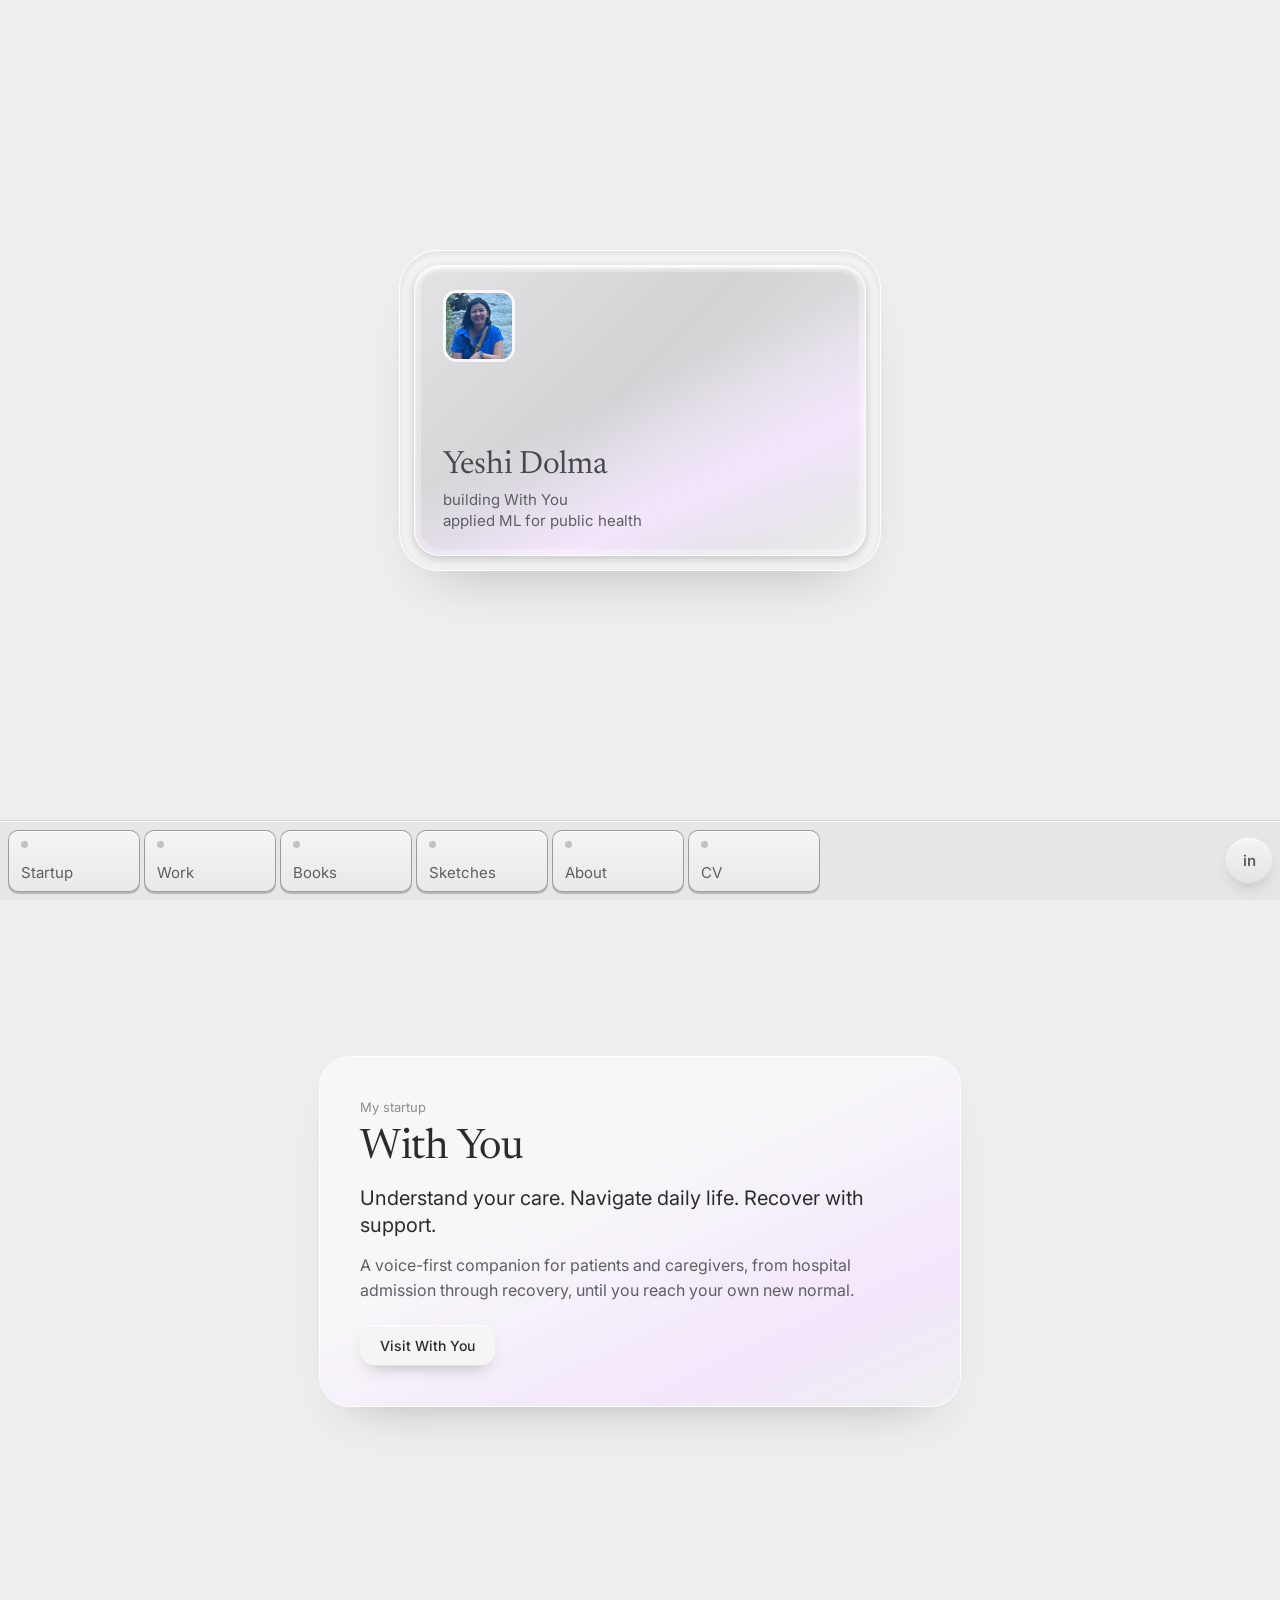
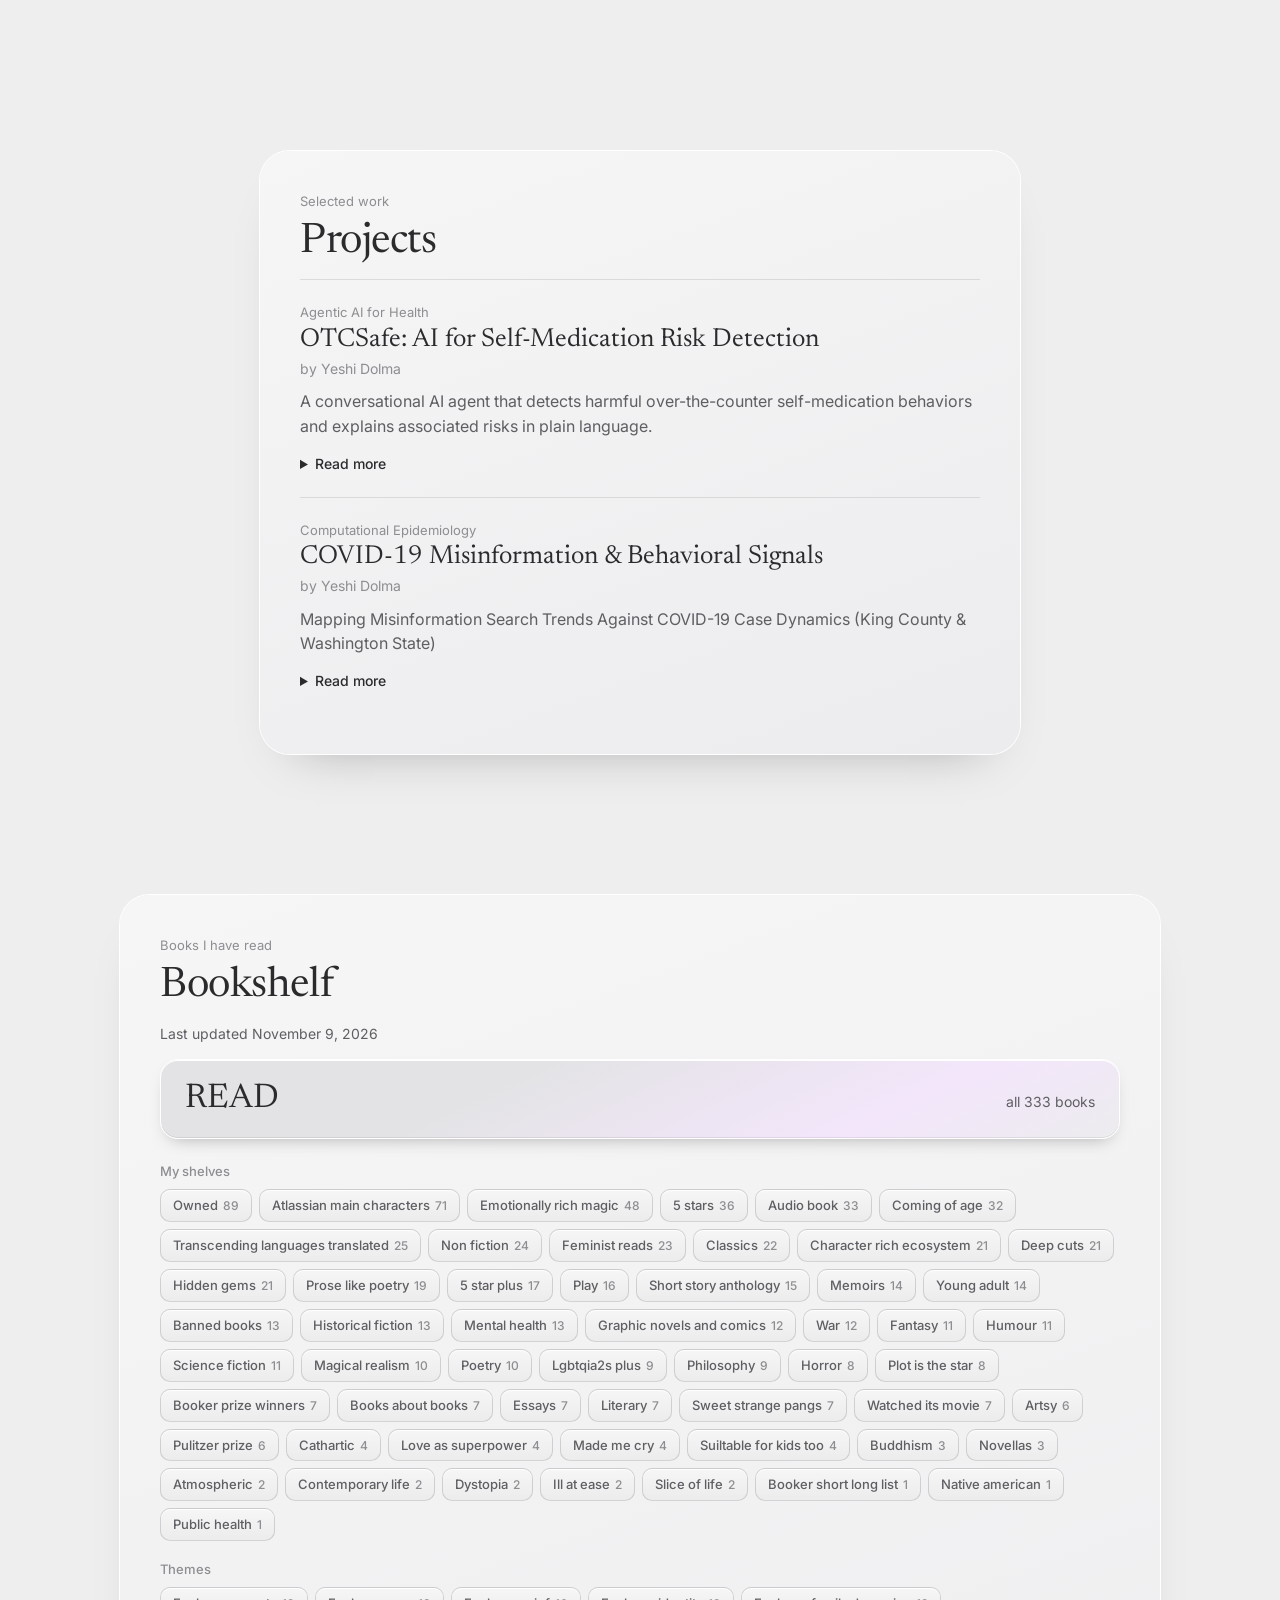
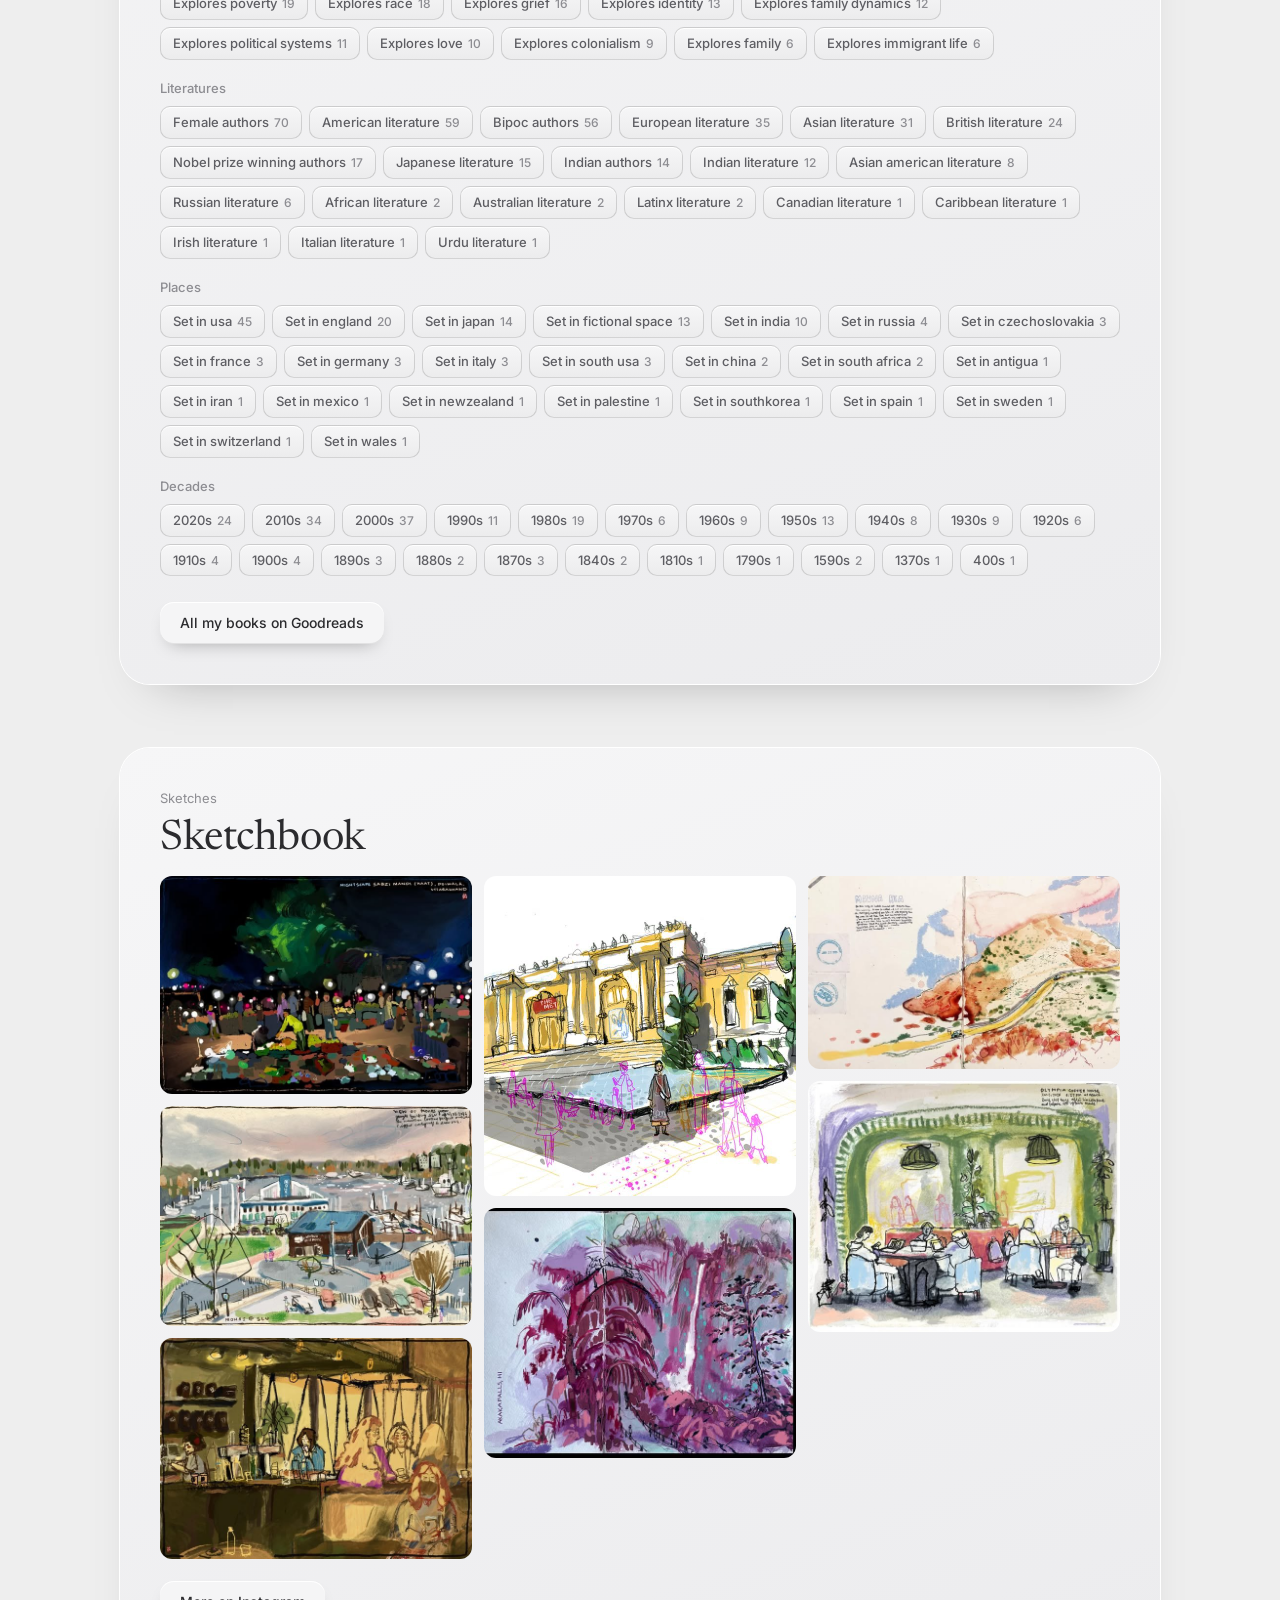
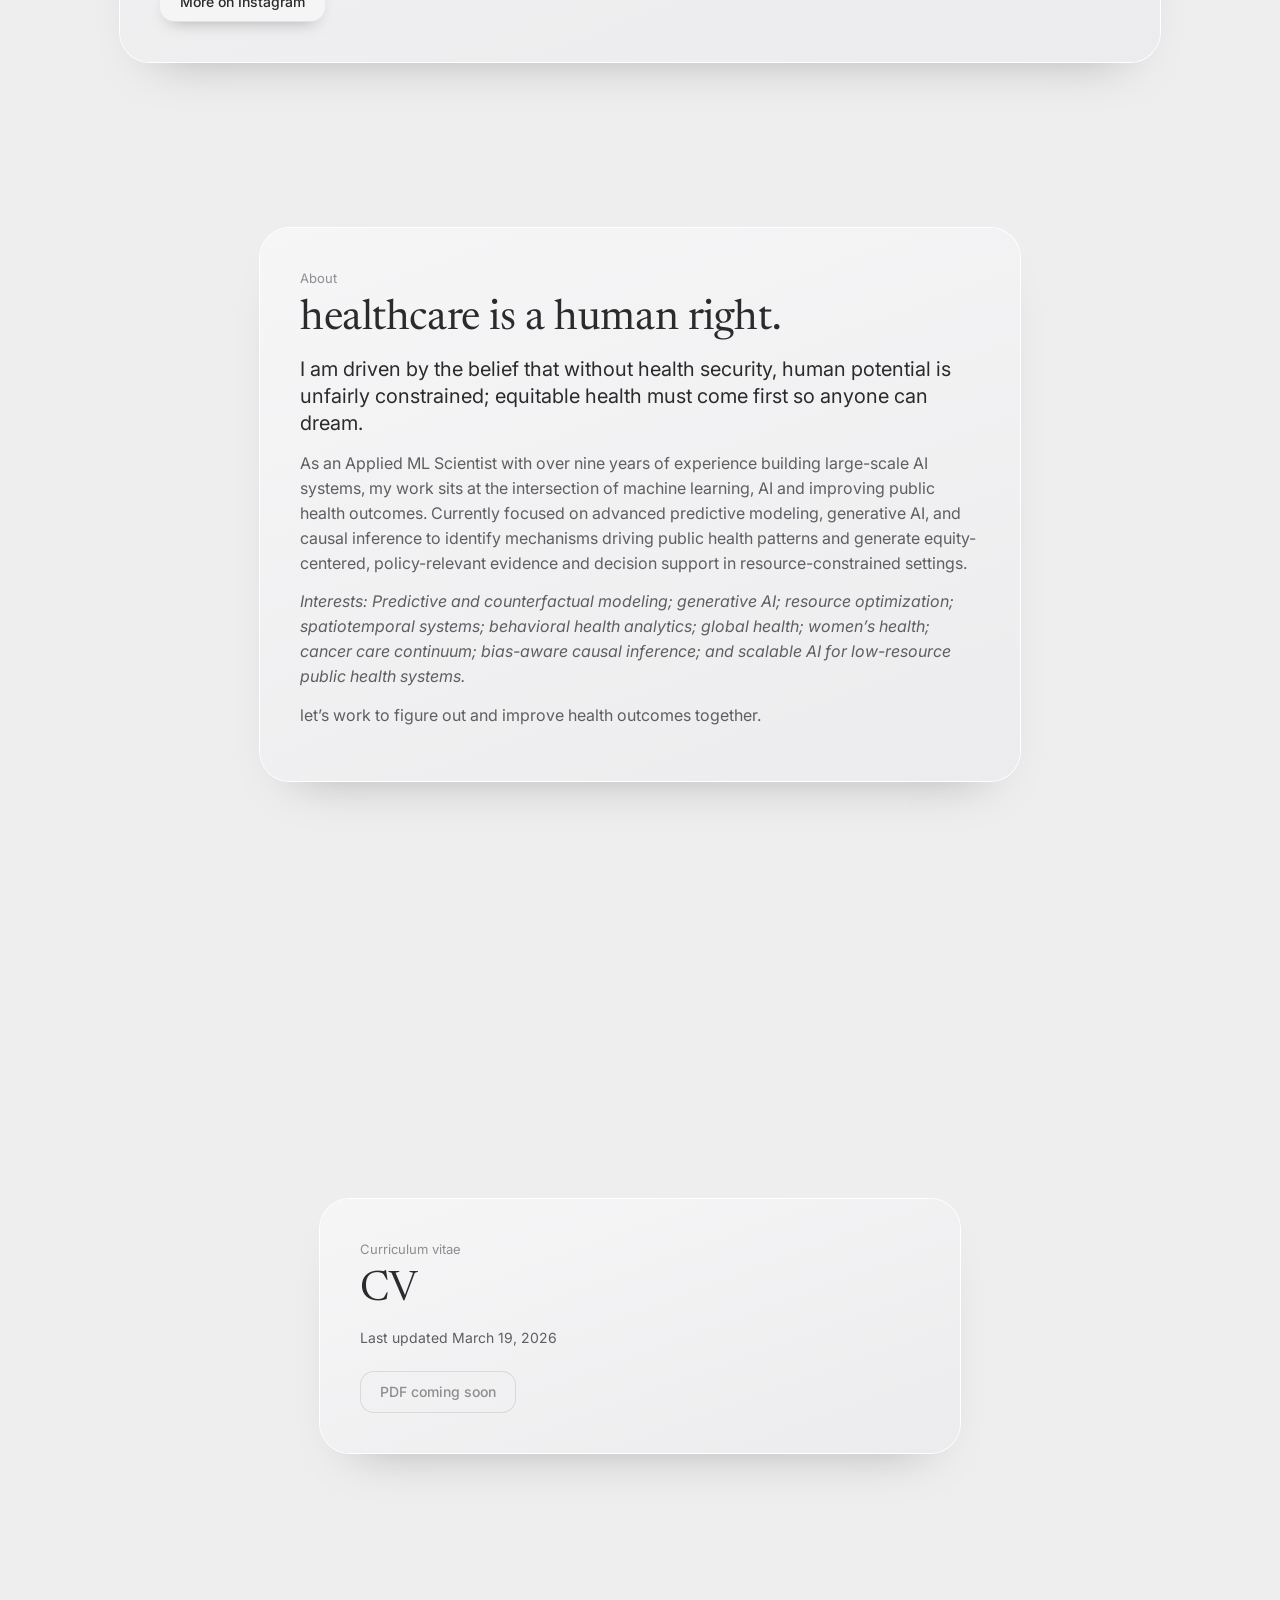
==== commit ca1d3688: "Personal website Co-Authored-By: Claude Opus 5.5 <noreply@anthropic.com>" ====
--- a/index.html
+++ b/index.html
@@ -1,1522 +1,160 @@
-<!DOCTYPE html>
+<!doctype html>
 <html lang="en">
 <head>
-    <meta charset="UTF-8">
-    <meta name="viewport" content="width=device-width, initial-scale=1.0">
-    <title>Portfolio — A Collection</title>
-    <link rel="stylesheet" href="ornament.css">
-    <link rel="stylesheet" href="figmastyle.css">
-    <link rel="stylesheet" href="https://cdnjs.cloudflare.com/ajax/libs/font-awesome/6.5.0/css/all.min.css">
-    <style>
-        @import url('https://fonts.googleapis.com/css2?family=Crimson+Text:ital,wght@0,400;0,600;1,400&family=EB+Garamond:ital,wght@0,400;0,500;0,600;1,400&family=Lacquer&display=swap');
-        @import url('https://fonts.googleapis.com/css2?family=Special+Gothic+Expanded+One&display=swap');
-        @import url('https://fonts.googleapis.com/css2?family=Lexend:wght@300;400;500;600&display=swap');
-        @import url('https://fonts.googleapis.com/css2?family=Noto+Serif+Tibetan:wght@400&display=swap');
-        @import url('https://fonts.googleapis.com/css2?family=Crimson+Text:wght@400;600&display=swap');
-
-        /* Very light linen / paper */
-        :root{
-        --linen-bg: #fbf9f4;
-        --linen-bg-soft: #f9f7f3;
-        }
-
-        body::before{
-        content:"";
-        position: fixed;
-        inset: 0;
-        background-image: url("data:image/svg+xml,%3Csvg xmlns='http://www.w3.org/2000/svg' width='120' height='120'%3E%3Cfilter id='n'%3E%3CfeTurbulence type='fractalNoise' baseFrequency='.8' numOctaves='1' stitchTiles='stitch'/%3E%3C/filter%3E%3Crect width='120' height='120' filter='url(%23n)' opacity='.03'/%3E%3C/svg%3E");
-        pointer-events: none;
-        z-index: 1;
-        }
-                /* Lock scrolling while cover is visible */
-        body.cover-locked {
-        overflow: hidden;
-        height: 100vh;
-        }
-
-        * {
-            margin: 0;
-            padding: 0;
-            box-sizing: border-box;
-        }
-        
-        body {
-            /*font-family: 'Lexend', system-ui, -apple-system, Segoe UI, Roboto, Arial, sans-serif;*/
-            
-            font-family: 'Crimson Text', serif;
-
-            background: var(--linen-bg); /* linen */
-            color: #4d2e16;
-            line-height: 1.6;
-            overflow-x: hidden;
-        }
-        
-
-        .book-container {
-            max-width: 1200px;
-            margin: 0 auto;
-            padding: 60px 40px;
-            min-height: 100vh;
-        }
-        
-        /* Big margin masthead (AB/GD style) */
-        .masthead{
-        margin: 0 0 14px 0;   /* <-- remove the -10px */
-        line-height: 0.9;
-        }
-
-        .masthead-name{
-        font-family: 'EB Garamond', 'Crimson Text', serif;
-        font-weight: 700;
-        font-size: 4.2em;
-        letter-spacing: 0.01em;
-        color: #8b1538;
-        }
-
-        @media (max-width: 968px){
-        .masthead-name{ font-size: 3.2em; }
-        }
-        @media (max-width: 768px){
-        .masthead-name{ font-size: 2.6em; }
-        }
-
-        .masthead-slash{
-        font-family: 'Crimson Text', 'EB Garamond', serif;
-        font-weight: 600;
-        font-size: 3.2em;
-        line-height: 1;
-        color: #8b1538;
-        opacity: 0.9;
-        }
-
-        /* Responsive */
-        @media (max-width: 768px){
-        .masthead-name, .masthead-slash{
-            font-size: 2.4em;
-        }
-        .masthead{ margin-bottom: 18px; }
-        }
-
-        .name-line{
-            display:flex;
-            align-items:baseline;
-            gap:10px;
-        }
-        .tibetan-line{
-            font-family: "Noto Serif Tibetan", "Jomolhari", serif;
-            font-size: 1.25em;
-            color: #8b1538;
-
-            margin-top: 6px;
-            margin-left: 3px;
-
-            letter-spacing: 0.05em;
-            opacity: 0.85;
-        }
-        .tibetan-line::before{
-            content: "✶";
-            margin-right: 8px;
-            opacity: 0.6;
-        }
-        /* Welcome intro in Lexend (Bill Gates–style clean text) */
-        .welcome-intro{
-        font-family: inherit;   /* now Lexend */
-        font-size: 1.18em;
-        line-height: 1.85;
-        letter-spacing: 0.005em;
-        max-width: 62ch;
-        }
-
-        .welcome-intro strong{
-        font-weight: 600;
-        }
-
-        /* Cover Page */
-        .cover-page {
-            background: linear-gradient(
-                135deg,
-                var(--linen-bg) 0%,
-                var(--linen-bg-soft) 100%
-            );
-            min-height: 100vh;
-            display: flex;
-            align-items: center;
-            justify-content: flex-start;
-            position: fixed;
-            inset: 0;
-            overflow: hidden;
-            z-index: 9990;
-            padding: 60px;
-            padding-left: 15%;
-        }
-        
-        .cover-content {
-            text-align: left;
-            max-width: 500px;
-        }
-        
-        .jumbled-text {
-            font-size: 2em;
-            font-weight: 400;
-            letter-spacing: 0.02em;
-            line-height: 1.6;
-            cursor: default;
-            color: #0a822a;
-            font-family: 'Lacquer', cursive;
-            text-transform: none;
-            word-spacing: 2em;
-        }
-        
-        .jumbled-text .char {
-            display: inline-block;
-            transition: transform 3s ease-in-out;
-            will-change: transform;
-        }
-        
-        .jumbled-text .space {
-            display: inline-block;
-            width: 2em;
-        }
-        
-        .jumbled-text.jumbled .char:nth-child(1) { transform: translate(-120px, 60px) rotate(-35deg); }
-        .jumbled-text.jumbled .char:nth-child(2) { transform: translate(90px, -100px) rotate(45deg); }
-        .jumbled-text.jumbled .char:nth-child(3) { transform: translate(-70px, 110px) rotate(-50deg); }
-        .jumbled-text.jumbled .char:nth-child(4) { transform: translate(130px, 50px) rotate(30deg); }
-        .jumbled-text.jumbled .char:nth-child(5) { transform: translate(-100px, -90px) rotate(-40deg); }
-        .jumbled-text.jumbled .char:nth-child(6) { transform: translate(60px, 105px) rotate(55deg); }
-        .jumbled-text.jumbled .char:nth-child(7) { transform: translate(-140px, -50px) rotate(-45deg); }
-        .jumbled-text.jumbled .char:nth-child(8) { transform: translate(100px, -110px) rotate(35deg); }
-        .jumbled-text.jumbled .char:nth-child(9) { transform: translate(-80px, 90px) rotate(-30deg); }
-        .jumbled-text.jumbled .char:nth-child(10) { transform: translate(120px, -65px) rotate(40deg); }
-        .jumbled-text.jumbled .char:nth-child(11) { transform: translate(-130px, 100px) rotate(-52deg); }
-        .jumbled-text.jumbled .char:nth-child(12) { transform: translate(80px, -95px) rotate(48deg); }
-        .jumbled-text.jumbled .char:nth-child(13) { transform: translate(-110px, 70px) rotate(-38deg); }
-        .jumbled-text.jumbled .char:nth-child(14) { transform: translate(135px, -75px) rotate(32deg); }
-        .jumbled-text.jumbled .char:nth-child(15) { transform: translate(-65px, 115px) rotate(-43deg); }
-        .jumbled-text.jumbled .char:nth-child(16) { transform: translate(95px, 45px) rotate(58deg); }
-        .jumbled-text.jumbled .char:nth-child(17) { transform: translate(-125px, -100px) rotate(-47deg); }
-        .jumbled-text.jumbled .char:nth-child(18) { transform: translate(145px, 95px) rotate(37deg); }
-        .jumbled-text.jumbled .char:nth-child(19) { transform: translate(-75px, -105px) rotate(-34deg); }
-        .jumbled-text.jumbled .char:nth-child(20) { transform: translate(70px, 120px) rotate(42deg); }
-        .jumbled-text.jumbled .char:nth-child(21) { transform: translate(-95px, 65px) rotate(-39deg); }
-        .jumbled-text.jumbled .char:nth-child(22) { transform: translate(110px, -70px) rotate(44deg); }
-        .jumbled-text.jumbled .char:nth-child(23) { transform: translate(-135px, 85px) rotate(-36deg); }
-        .jumbled-text.jumbled .char:nth-child(24) { transform: translate(115px, -115px) rotate(51deg); }
-        .jumbled-text.jumbled .char:nth-child(25) { transform: translate(-105px, 125px) rotate(-41deg); }
-        .jumbled-text.jumbled .char:nth-child(26) { transform: translate(85px, 35px) rotate(46deg); }
-        .jumbled-text.jumbled .char:nth-child(27) { transform: translate(-70px, -110px) rotate(-49deg); }
-        
-        .jumbled-text:not(.jumbled) .char {
-            transform: translate(0, 0) rotate(0deg);
-        }
-        
-        .scroll-hint {
-            position: absolute;
-            bottom: 40px;
-            left: 50%;
-            transform: translateX(-50%);
-            font-size: 1.1em;
-            font-style: italic;
-            opacity: 0.6;
-            animation: bounce 2s infinite;
-            color: #0a822a;
-        }
-        
-        @keyframes bounce {
-            0%, 100% { transform: translateX(-50%) translateY(0); }
-            50% { transform: translateX(-50%) translateY(-10px); }
-        }
-        
-        /* Table of Contents Page */
-        .page {
-            background: var(--linen-bg);
-            padding: 80px 60px;
-            position: relative;
-            display: none;
-        }
-        
-        .page.active {
-            display: grid;
-            grid-template-columns: 300px 1fr;
-            grid-template-rows: auto 1fr;   /* NEW: masthead row + content row */
-            gap: 60px;
-            animation: fadeIn 0.5s ease;
-        }
-        
-        @keyframes fadeIn {
-            from { opacity: 0; }
-            to { opacity: 1; }
-        }
-        
-        .top-masthead{
-            padding-bottom: 14px;
-            grid-column: 1 / -1;  /* span BOTH columns */
-            grid-row: 1;
-            margin-bottom: -10px; /* optional: pull columns slightly closer */
-        }
-
-        .top-masthead .masthead-name{
-        font-family: 'Special Gothic Expanded One', system-ui, sans-serif;
-        font-weight: 400;          /* this font only has one weight */
-        font-size: 4.2em;
-        letter-spacing: 0.01em;
-        color: #8b1538;
-        }
-        .top-masthead .masthead-slash{
-        font-family: 'Special Gothic Expanded One', system-ui, sans-serif;
-        font-weight: 400;
-        font-size: 3.2em;
-        line-height: 1;
-        color: #8b1538;
-        opacity: 0.9;   
-        }
-
-        /* Responsive */
-        @media (max-width: 968px){
-        .top-masthead .masthead-name{ font-size: 3.2em; }
-        .top-masthead .masthead-slash{ font-size: 2.6em; }
-        }
-        @media (max-width: 768px){
-        .top-masthead .masthead-name{ font-size: 2.6em; }
-        .top-masthead .masthead-slash{ font-size: 2.2em; }
-        }
-
-        .left-sidebar {
-            border-right: none;
-            padding-right: 40px;
-        }
-        
-        .sidebar-title {
-            font-size: 1.3em;
-            font-weight: 600;
-            margin-bottom: 25px;
-            text-transform: uppercase;
-            letter-spacing: 0.05em;
-        }
-        
-        .toc-entry {
-            display: block;
-            text-decoration: none;
-            color: #4d2e16;;
-            padding: 12px 0;
-            transition: all 0.3s ease;
-           /* border-bottom: 1px solid rgba(139, 21, 56, 0.2);*/
-            font-size: 1.1em;
-        }
-        
-        .toc-entry:hover {
-            padding-left: 15px;
-            color: #0a822a;
-        }
-        
-        .toc-section {
-            margin-bottom: 40px;
-        }
-        
-        .main-content {
-            padding-left: 40px;
-        }
-        
-        .content-header {
-            margin-bottom: 6px;
-            /*border-bottom: 2px solid #8b1538;*/
-            padding-bottom: 20px;
-        }
-        
-        .content-title {
-            font-size: 2.8em;
-            font-weight: 600;
-            letter-spacing: 0.02em;
-        }
-        
-        .content-subtitle {
-            font-size: 1.3em;
-            font-style: italic;
-            color: #4d2e16;;
-            margin-top: 10px;
-        }
-        
-        .content-body {
-            font-size: 1.15em;
-            line-height: 1.8;
-        }
-        
-        .content-body h2 {
-            font-size: 1.8em;
-            margin: 35px 0 20px 0;
-            font-weight: 600;
-        }
-        
-        .content-body h3 {
-            font-size: 1.4em;
-            margin: 25px 0 15px 0;
-            font-weight: 600;
-        }
-        
-        .content-body p {
-            margin-bottom: 20px;
-        }
-        
-        .content-body ul, .content-body ol {
-            margin: 20px 0 20px 30px;
-        }
-        
-        .content-body li {
-            margin-bottom: 10px;
-        }
-        
-        .content-body em {
-            color: #4d2e16;;
-        }
-        
-       /* .page-number {
-            position: absolute;
-            bottom: 30px;
-            right: 60px;
-            font-style: italic;
-            color: #8b1538;
-            font-size: 0.95em;
-        }*/
-               
-        @media (max-width: 968px) {
-            .page.active {
-                grid-template-columns: 1fr;
-                gap: 40px;
-            }
-            
-            .left-sidebar {
-                border-right: none;
-                border-bottom: 2px solid #8b1538;
-                padding-right: 0;
-                padding-bottom: 30px;
-            }
-            
-            .main-content {
-                padding-left: 0;
-            }
-            
-            .jumbled-text {
-                font-size: 1.6em;
-            }
-            
-            .cover-page {
-                padding-left: 10%;
-            }
-        }
-        
-        @media (max-width: 768px) {
-            .book-container {
-                padding: 30px 20px;
-            }
-            
-            .page {
-                padding: 40px 30px;
-            }
-            
-            .cover-page {
-                padding: 40px 20px;
-                padding-left: 20px;
-            }
-            
-            .jumbled-text {
-                font-size: 1.4em;
-            }
-        }
-
-        /* ===============================
-        Corner Critter (main page only)
-        =============================== */
-
-        /* Rustic doodle styles */
-        .rustic-doodle{
-        width: 56px;
-        height: 56px;
-        display:block;
-        filter: drop-shadow(0 12px 18px rgba(0,0,0,.10));
-        }
-
-        .doodle-blob{
-        fill: rgba(255,255,255,.65);
-        stroke: rgba(139, 21, 56, 0.16);
-        stroke-width: 1.2;
-        }
-
-        .doodle-line{
-        fill: none;
-        stroke: #0a822a;            /* matches your deep red text */
-        stroke-width: 3.0;
-        stroke-linecap: round;
-        stroke-linejoin: round;
-
-        /* this enables the "draw as you scroll" effect */
-        stroke-dasharray: 260;
-        stroke-dashoffset: 260;
-        }
-
-        .doodle-stitch{
-        fill: none;
-        stroke: rgba(10,130,42,.75); /* your green accent */
-        stroke-width: 2.2;
-        stroke-linecap: round;
-        stroke-dasharray: 18;
-        stroke-dashoffset: 0;
-        opacity: .9;
-        }
-
-        .corner-critter{
-        position: fixed;
-        top: 12px;
-        right: 12px;
-        z-index: 9999;
-        pointer-events: none;
-        user-select: none;
-        transform: translate3d(0,0,0);
-        opacity: 0; /* becomes visible when book opens */
-        transition: opacity .25s ease;
-        }
-
-        .critter-bubble{
-        width: 74px;
-        height: 74px;
-        border-radius: 22px;
-        display: grid;
-        place-items: center;
-        font-size: 34px;
-        background: rgba(255,255,255,.72);
-        border: 1px solid rgba(139, 21, 56, 0.18);
-        box-shadow: 0 14px 30px rgba(0,0,0,.10);
-        backdrop-filter: blur(6px);
-        }
-
-        .critter-tag{
-        margin-top: 4px;
-        text-align: center;
-        font-family: 'Lacquer', cursive;
-        font-size: 13px;
-        letter-spacing: .03em;
-        line-height: 1.1;     /* tighter multiline */
-        color: #4d2e16;
-        opacity: .85;
-        width: 56px;          /* match your smaller doodle width */
-        margin-left: auto;
-        margin-right: auto;
-        }
-
-        @media (prefers-reduced-motion: reduce){
-        .corner-critter{ display:none; }
-        }
-
-        /* ===============================
-   Projects feed (MostlyObjects-ish)
-   =============================== */
-
-        .projects-feed{
-        display: grid;
-        gap: 22px;
-        margin-top: 10px;
-        }
-
-        /* Each project tile */
-        .project-card{
-        position: relative;
-        display: block;
-        border-radius: 18px;
-        overflow: hidden;
-        cursor: pointer;
-        border: 1px solid rgba(139,21,56,.14);
-        box-shadow: 0 18px 40px rgba(0,0,0,.08);
-        transform: translateY(0);
-        transition: transform .2s ease, box-shadow .2s ease;
-        }
-
-        .project-card:hover{
-        transform: translateY(-3px);
-        box-shadow: 0 24px 54px rgba(0,0,0,.12);
-        }
-
-        .project-card img{
-        width: 100%;
-        height: 360px;
-        object-fit: cover;
-        display: block;
-        filter: saturate(1.02) contrast(1.02);
-        }
-
-        /* Soft overlay so text reads on images */
-        .project-card::after{
-        content:"";
-        position:absolute;
-        inset:0;
-        background: linear-gradient(
-            180deg,
-            rgba(0,0,0,0.10) 0%,
-            rgba(0,0,0,0.38) 55%,
-            rgba(0,0,0,0.60) 100%
-        );
-        }
-
-        .project-meta{
-        position: absolute;
-        left: 18px;
-        right: 18px;
-        bottom: 16px;
-        z-index: 2;
-        color: #f8f6f1; /* linen-ish */
-        }
-
-        .project-kicker{
-        font-size: 12px;
-        letter-spacing: .12em;
-        text-transform: uppercase;
-        opacity: .92;
-        margin-bottom: 8px;
-        }
-
-        .project-title{
-        font-size: 26px;
-        font-weight: 700;
-        line-height: 1.06;
-        letter-spacing: .01em;
-        margin-bottom: 8px;
-        text-transform: uppercase;
-        }
-
-        .project-byline{
-        font-size: 14px;
-        opacity: .92;
-        }
-
-        .social-icons {
-            margin-top: 10px;
-            display: flex;
-            flex-direction: column;
-            gap: 10px;
-        }
-
-        .social-icons a {
-            font-size: 20px;
-            color: #333;
-            text-decoration: none;
-            transition: color 0.3s ease;
-        }
-
-        .social-icons a:hover {
-            color: #8b0000; /* matches your deep red theme */
-        }
-
-        .cv-wrap{
-            display: flex;
-            flex-direction: column;
-            gap: 18px;
-        }
-
-        .cv-actions{
-            display: flex;
-            align-items: center;
-            gap: 14px;
-            flex-wrap: wrap;
-        }
-
-        .cv-download{
-            display: inline-block;
-            text-decoration: none;
-            color: #fbf9f4;
-            background: #8b1538;
-            border: 1px solid rgba(139, 21, 56, 0.22);
-            padding: 10px 18px;
-            border-radius: 999px;
-            font-size: 0.98em;
-            font-weight: 500;
-            transition: transform .2s ease, box-shadow .2s ease, opacity .2s ease;
-            box-shadow: 0 10px 24px rgba(0,0,0,.08);
-        }
-
-        .cv-download:hover{
-            transform: translateY(-1px);
-            opacity: 0.95;
-        }
-
-        .cv-note{
-            font-size: 0.98em;
-            opacity: 0.8;
-        }
-
-        .cv-frame{
-            width: 100%;
-            height: 78vh;
-            min-height: 700px;
-            border: 1px solid rgba(139,21,56,.18);
-            border-radius: 18px;
-            overflow: hidden;
-            background: #fff;
-            box-shadow: 0 16px 34px rgba(0,0,0,.08);
-        }
-
-        .cv-frame iframe{
-            width: 100%;
-            height: 100%;
-            border: 0;
-            display: block;
-        }
-        /* loopy qoute on welcome page*/
-        .quote-curve-wrap{
-            margin: 8px 0 24px 0;
-            width: 100%;
-            overflow: visible;
-        }
-
-        .quote-curve{
-            width: 100%;
-            max-width: 760px;
-            height: 130px;
-            display: block;
-            overflow: visible;
-        }
-
-        .quote-curve text{
-            font-family: 'EB Garamond', 'Crimson Text', serif;
-            font-size: 1.05em;
-            font-style: italic;
-            fill: rgba(120, 120, 120, 0.22);
-            letter-spacing: 0.01em;
-            transition: fill 0.35s ease, filter 0.35s ease;
-            cursor: default;
-        }
-
-        .quote-curve .quote-attrib{
-            font-size: 0.92em;
-            letter-spacing: 0.03em;
-        }
-
-        .quote-curve:hover text{
-            fill: rgba(170, 170, 170, 0.72);
-            filter: drop-shadow(0 0 6px rgba(220,220,220,0.28));
-        }
-        /* Responsive */
-        @media (max-width: 768px){
-        .project-card img{ height: 280px; }
-        .project-title{ font-size: 22px; }
-        }
-
-    </style>
+  <meta charset="utf-8" />
+  <meta name="viewport" content="width=device-width, initial-scale=1" />
+  <title>Yeshi Dolma</title>
+  <meta name="description" content="Yeshi Dolma: building With You, a voice-first companion for patients and caregivers." />
+  <link rel="preconnect" href="https://fonts.googleapis.com" />
+  <link rel="preconnect" href="https://fonts.gstatic.com" crossorigin />
+  <link href="https://fonts.googleapis.com/css2?family=Inter:wght@400;500;600&family=Newsreader:opsz,wght@6..72,400;6..72,500&display=swap" rel="stylesheet" />
+  <link rel="stylesheet" href="styles.css" />
+  <script src="books.js" defer></script>
+  <script src="script.js" defer></script>
 </head>
 <body>
-    <!-- Cover Page -->
-    <div class="cover-page" id="cover">
-        <div class="cover-content">
-            <div class="jumbled-text jumbled" id="jumbledText"></div>
+  <main>
+
+    <!-- ============ HOME: FLIP CARD ============ -->
+    <section class="view view-home" id="home">
+      <div class="tray">
+        <div class="card" id="card" role="button" tabindex="0" aria-pressed="false" aria-label="Flip card">
+          <div class="card-inner">
+            <div class="face front">
+              <img class="photo" src="images/yeshi.jpg" alt="Yeshi Dolma" width="72" height="72" />
+              <h1>Yeshi Dolma</h1>
+              <p>building With You<br />applied ML for public health</p>
+            </div>
+            <div class="face back" inert>
+              <h2>say hello</h2>
+              <a href="mailto:yeshidpn@gmail.com">yeshidpn@gmail.com</a>
+              <a href="https://www.linkedin.com/in/dolmayeshi/" target="_blank" rel="noopener">LinkedIn</a>
+            </div>
+          </div>
         </div>
-        <!--<div class="scroll-hint">Hover over to begin →</div>-->
-    </div>
+      </div>
+    </section>
 
-    <!-- Main Content with TOC -->
-    <div class="book-container">
-        <div class="page" id="main-page">
-            <!-- Funky corner critter (main page only) -->
-          <!--  <div class="corner-critter" id="cornerCritter" aria-hidden="true">
-            <div class="critter-bubble">🐸</div>
-            <div class="critter-tag">turning pages</div>
-            </div>-->
-            <!-- Rustic line doodle (main page only) -->
-            <div class="corner-critter" id="cornerCritter" aria-hidden="true">
-                
+    <!-- ============ STARTUP ============ -->
+    <section class="view" id="startup">
+      <div class="panel panel-feature">
+        <p class="label">My startup</p>
+        <h2>With You</h2>
+        <p class="big">Understand your care. Navigate daily life. Recover with support.</p>
+        <p>A voice-first companion for patients and caregivers, from hospital admission through recovery, until you reach your own new normal.</p>
+        <a class="pill" href="https://yeshinin.github.io/with-you/" target="_blank" rel="noopener">Visit With You</a>
+      </div>
+    </section>
 
-            <svg class="rustic-doodle" viewBox="0 0 120 120" role="presentation">
-                <!-- a paper-ish blob background -->
-                <!--<path class="doodle-blob"
-                d="M18,33 C20,18 36,10 52,12 C70,14 84,9 95,24 C106,38 110,55 104,71
-                    C98,87 84,104 64,106 C44,108 18,98 13,78 C8,59 16,47 18,33 Z" />-->
+    <!-- ============ WORK ============ -->
+    <section class="view" id="work">
+      <div class="panel panel-mid">
+        <p class="label">Selected work</p>
+        <h2>Projects</h2>
+        <article class="project">
+          <p class="kicker">Agentic AI for Health</p>
+          <h3>OTCSafe: AI for Self-Medication Risk Detection</h3>
+          <p class="byline">by Yeshi Dolma</p>
+          <p>A conversational AI agent that detects harmful over-the-counter self-medication behaviors and explains associated risks in plain language.</p>
+          <details>
+            <summary>Read more</summary>
+            <p>Type anything — “I take NyQuil and Tylenol every night with wine” — and the agent identifies dangerous drug combinations, duplicate ingredient exposure, dose limit exceedances, and drug-supplement interactions. Every finding is cited to its source.</p>
+            <ul>
+              <li>Resolves brand names to active ingredients (NyQuil → acetaminophen + dextromethorphan + ...)</li>
+              <li>Detects pairwise interactions via OpenFDA label search</li>
+              <li>Reasons pharmacologically using Claude to catch interactions databases miss — serotonin syndrome, CYP450 enzyme interactions, stimulant stacking, CNS depression combinations, duplicate therapeutic classes</li>
+              <li>Accumulates ingredient doses across multiple products and flags exceedances of safe daily limits</li>
+              <li>Writes plain-language risk reports with severity ratings and actionable advice</li>
+              <li>Cites every finding to a named source with a URL</li>
+            </ul>
+            <p>Not a substitute for professional medical advice.</p>
+            <a class="pill" href="https://github.com/yeshinin/OTC-self-medication-agent/tree/main" target="_blank" rel="noopener">View the code</a>
+          </details>
+        </article>
+        <article class="project">
+          <p class="kicker">Computational Epidemiology</p>
+          <h3>COVID-19 Misinformation &amp; Behavioral Signals</h3>
+          <p class="byline">by Yeshi Dolma</p>
+          <p>Mapping Misinformation Search Trends Against COVID-19 Case Dynamics (King County &amp; Washington State)</p>
+          <details>
+            <summary>Read more</summary>
+            <p>This project investigates how misinformation evolves during a public health crisis—and more importantly, what actually drives its spread. Rather than treating misinformation as a static content problem, I approached it as a dynamic behavioral signal shaped by policy, communication, and institutional trust.</p>
+            <ul>
+              <li><b>Causal Analysis Pipeline:</b> Modeled Google Trends as a proxy for misinformation engagement (e.g., vaccine denial, institutional skepticism) and correlated composite indices with COVID-19 trajectories in Washington.</li>
+              <li><b>Signal Processing & Contextualization:</b> Built workflows for smoothing, normalization, and policy-event annotation to isolate drivers of misinformation surges.</li>
+              <li><b>Mechanism Identification:</b> Revealed that misinformation engagement was primarily driven by policy and communication vacuums (e.g., CDC mask guidance shifts, vaccine rollout gaps) and guidance reversals, while remaining largely decoupled from disease severity; institutional skepticism persisted due to cumulative credibility erosion.</li>
+              <li><b>Policy-Relevant Insights:</b> Research indicated that interventions require targeting institutional communication and behavioral strategies over traditional models focused solely on addressing disease-based information gaps.</li>
+              <li><b>Ongoing Work:</b> Extending with NLP (topic modeling, sentiment analysis) to track narrative evolution and cross-state variation.</li>
+            </ul>
+            <figure><img src="images/projects/misinfo.png" alt="Misinformation search trends compared with COVID-19 cases" loading="lazy" /></figure>
+          </details>
+        </article>
+      </div>
+    </section>
 
-                <!-- rustic swirl line -->
-                <!--<path class="doodle-line"
-                d="M28,70
-                    C26,54 40,40 57,42
-                    C75,44 82,60 71,71
-                    C60,83 40,80 42,63
-                    C44,48 67,48 72,58
-                    C78,70 63,82 48,78
-                    C34,74 33,58 45,52" />-->
+    <!-- ============ BOOKS ============ -->
+    <section class="view" id="books">
+      <div class="panel panel-wide">
+        <p class="label">Books I have read</p>
+        <h2>Bookshelf</h2>
+        <p class="updated">Last updated <time id="books-updated"></time></p>
+        <div id="library"></div>
+        <a class="pill" href="https://www.goodreads.com/user/show/18417924-yeshi-dolma" target="_blank" rel="noopener">All my books on Goodreads</a>
+      </div>
+    </section>
 
-                <!-- Head (scribbly circle) -->
-                <path class="doodle-line"
-                    d="M62,26
-                    C54,24 47,30 48,38
-                    C49,48 61,52 69,45
-                    C77,38 72,27 62,26 Z" />
+    <!-- ============ SKETCHES ============ -->
+    <section class="view" id="sketches">
+      <div class="panel panel-wide">
+        <p class="label">Sketches</p>
+        <h2>Sketchbook</h2>
+        <div class="sketches">
+          <a href="https://www.instagram.com/p/DYmjnLTE4zk/" target="_blank" rel="noopener"><img src="images/sketches/DYmjnLTE4zk.jpg" alt="Sketch by Yeshi Dolma, posted May 21, 2026" loading="lazy" /></a>
+          <a href="https://www.instagram.com/p/DWsf6kIFdu1/" target="_blank" rel="noopener"><img src="images/sketches/DWsf6kIFdu1.jpg" alt="Sketch by Yeshi Dolma, posted April 3, 2026" loading="lazy" /></a>
+          <a href="https://www.instagram.com/p/DVp2aRQlX_8/" target="_blank" rel="noopener"><img src="images/sketches/DVp2aRQlX_8.jpg" alt="Sketch by Yeshi Dolma, posted March 8, 2026" loading="lazy" /></a>
+          <a href="https://www.instagram.com/p/DVKhcaYkU1n/" target="_blank" rel="noopener"><img src="images/sketches/DVKhcaYkU1n.jpg" alt="Sketch by Yeshi Dolma, posted February 24, 2026" loading="lazy" /></a>
+          <a href="https://www.instagram.com/p/DU2TQNxEXC3/" target="_blank" rel="noopener"><img src="images/sketches/DU2TQNxEXC3.jpg" alt="Sketch by Yeshi Dolma, posted February 16, 2026" loading="lazy" /></a>
+          <a href="https://www.instagram.com/p/DUm7u6MkRI8/" target="_blank" rel="noopener"><img src="images/sketches/DUm7u6MkRI8.jpg" alt="Sketch by Yeshi Dolma, posted February 10, 2026" loading="lazy" /></a>
+          <a href="https://www.instagram.com/p/DTZfKXuEQEP/" target="_blank" rel="noopener"><img src="images/sketches/DTZfKXuEQEP.jpg" alt="Sketch by Yeshi Dolma, posted January 11, 2026" loading="lazy" /></a>
+        </div>
+        <a class="pill" href="https://www.instagram.com/yeshi.draws/" target="_blank" rel="noopener">More on Instagram</a>
+      </div>
+    </section>
 
-                <!-- Body / torso -->
-                <path class="doodle-line"
-                    d="M58,52
-                    C58,60 58,67 58,75
-                    C58,83 57,90 56,96" />
+    <!-- ============ ABOUT ============ -->
+    <section class="view" id="about">
+      <div class="panel panel-mid">
+        <p class="label">About</p>
+        <h2>healthcare is a human right.</h2>
+        <p class="big">I am driven by the belief that without health security, human potential is unfairly constrained; equitable health must come first so anyone can dream.</p>
+        <p>As an Applied ML Scientist with over nine years of experience building large-scale AI systems, my work sits at the intersection of machine learning, AI and improving public health outcomes. Currently focused on advanced predictive modeling, generative AI, and causal inference to identify mechanisms driving public health patterns and generate equity-centered, policy-relevant evidence and decision support in resource-constrained settings.</p>
+        <p><em>Interests: Predictive and counterfactual modeling; generative AI; resource optimization; spatiotemporal systems; behavioral health analytics; global health; women’s health; cancer care continuum; bias-aware causal inference; and scalable AI for low-resource public health systems.</em></p>
+        <p>let’s work to figure out and improve health outcomes together.</p>
+      </div>
+    </section>
 
-                <!-- Arms (slightly wiggly) -->
-                <path class="doodle-line"
-                    d="M58,62
-                    C50,60 44,58 36,54
-                    M58,62
-                    C66,60 74,58 84,55" />
+    <!-- ============ CV ============ -->
+    <section class="view" id="cv">
+      <div class="panel">
+        <p class="label">Curriculum vitae</p>
+        <h2>CV</h2>
+        <p class="updated">Last updated <time datetime="2026-03-19">March 19, 2026</time></p>
+        <!-- PLACEHOLDER: link the PDF here once there is a copy without the phone number -->
+        <span class="pill pill-off">PDF coming soon</span>
+      </div>
+    </section>
 
-                <!-- Legs -->
-                <path class="doodle-line"
-                    d="M56,96
-                    C50,104 44,110 38,114
-                    M56,96
-                    C62,104 70,110 78,114" />
+  </main>
 
-                <!-- Tiny “spark” accent (optional) -->
-                <!--<path class="doodle-stitch"
-                    d="M95,20 L104,18 M97,26 L106,28 M92,26 L88,34" />-->
-            </svg>
-
-                <!-- little “corner stitch” marks -->
-               <!-- <path class="doodle-stitch"
-                d="M18,20 L30,26 M22,14 L34,20 M14,26 L26,32" />-->
-            </svg>
-
-            <div class="critter-tag">healthcare<br>is a<br>human right.<br>✮ ⋆ ˚｡𖦹 ⋆｡°✩</div>
-
-            </div>
-
-            <!-- Full-width masthead ABOVE the columns -->
-            <div class="top-masthead" aria-label="Site masthead">
-                <div class="name-line">
-                    <span class="masthead-name">Yeshi</span>
-                    <span class="masthead-slash">/</span>
-                    <span class="masthead-name">Dolma</span>
-                </div>
-
-                <div class="tibetan-line">ཡེ་ཤེས་ སྒྲོལ་མ</div>
-            </div>
-
-
-            <!-- Left Sidebar - Table of Contents -->
-            <div class="left-sidebar">
-                <div class="toc-section">
-                    <h2 class="sidebar-title">Contents</h2>
-                    
-                    <a href="#welcome" class="toc-entry welcome-link" onclick="loadContent('welcome'); return false;">
-                        ← Welcome page
-                    </a>
-
-                    <a href="#about" class="toc-entry" onclick="loadContent('about'); return false;">
-                        About
-                    </a>
-
-                    <a href="#cv" class="toc-entry" onclick="loadContent('cv'); return false;">
-                        My CV
-                    </a>
-                    
-                    <a href="#work" class="toc-entry" onclick="loadContent('work'); return false;">
-                        Selected Works (Machine learning)
-                    </a>
-                    
-                    <a href="#projects" class="toc-entry" onclick="loadContent('projects'); return false;">
-                        Public Health & Safety Projects
-                    </a>
-                    
-                    <a href="#writing" class="toc-entry" onclick="loadContent('writing'); return false;">
-                        Writings
-                    </a>
-                    
-                    <a href="#skills" class="toc-entry" onclick="loadContent('skills'); return false;">
-                        Skills & Expertise
-                    </a>
-
-                    <a href="#comfort" class="toc-entry" onclick="loadContent('comfort'); return false;">
-                        Comfort Potluck
-                    </a>
-                </div>
-                
-                <div class="ornament">
-                    <img src="images/pixel-art.png" alt="Decorative icon">
-                </div>
-                
-                <div class="toc-section">
-                    <h2 class="sidebar-title">Appendices</h2>
-                    
-                    <a href="#contact" class="toc-entry" onclick="loadContent('contact'); return false;">
-                        Contact
-                    </a>
-
-                    <div class="social-icons">
-                        <a href="https://www.linkedin.com/in/dolmayeshi/" target="_blank">
-                            <i class="fab fa-linkedin"></i>
-                        </a>
-
-                        <a href="https://www.instagram.com/yeshi.draws?igsh=MTBoMmN6MTJqMHdpZQ==" target="_blank">
-                            <i class="fab fa-instagram"></i>
-                        </a>
-                    </div>
-                    <!--<a href="#notes" class="toc-entry" onclick="loadContent('notes'); return false;">
-                        Notes & Acknowledgments
-                    </a>-->
-                </div>
-            </div>
-
-            <!-- Main Content Area -->
-            <div class="main-content" id="content-area">
-                <div class="content-header">
-                    <h1 class="content-title">Welcome</h1>
-                </div>
-                <!-- Curved quote -->
-                <div class="quote-curve-wrap" style="margin-top:-2px; margin-bottom:2px;">
-                    <svg class="quote-curve" viewBox="0 0 760 150">
-
-                        <defs>
-                            <path id="feynmanCurve"
-                                d="M20,95
-                                C90,30 180,25 260,65
-                                C330,100 410,110 500,80
-                                C600,45 670,40 740,85" />
-
-                            <path id="feynmanAttrib"
-                                d="M450,120
-                                C520,135 610,135 730,115" />
-                        </defs>
-
-                        <text>
-                            <textPath href="#feynmanCurve">
-                                “I would rather have questions that can't be answered than answers that can't be questioned.”
-                            </textPath>
-                        </text>
-
-                        <text class="quote-attrib">
-                            <textPath href="#feynmanAttrib">
-                                — Richard Feynman
-                            </textPath>
-                        </text>
-
-                    </svg>
-                </div>
-
-                <div class="content-body">
-                    <p>  I am driven by the belief that without health security, human potential is unfairly constrained; equitable health must come first so anyone can dream.
-                        <br><br>
-                        As an Applied ML Scientist with over nine years of experience building large-scale AI systems, my work sits at the intersection of machine learning, AI and improving public health outcomes. Currently focused on advanced predictive modeling, 
-generative AI, and causal inference to identify mechanisms driving public health patterns and generate equity-centered, policy-relevant evidence and decision support in resource-constrained settings. 
-                        <br><br>
-                        <p style="font-style: italic; text-align: center; margin-top: 40px;">Interests: Predictive and counterfactual modeling; generative AI; resource optimization; spatiotemporal systems; behavioral health
-analytics; global health; women’s health; cancer care continuum; bias-aware causal inference; and scalable AI for low-resource public health systems.
-                       </p>
-                
-                    </p>
-                    
-                    <div class="ornament">
-                        <img src="images/pixel-art.png" alt="Decorative icon">
-                    </div>
-                    
-                    <p style="font-style: italic; text-align: center; margin-top: 40px; color: #8b1538">let's work to figure out and improve health outcomes together.</p>
-                </div>
-                <!--<div class="page-number">i</div>-->
-            </div>
-        </div>
-    </div>
-
-    <script>
-        // Jumbled text effect - lowercase text
-        const text = "let's figure it out together";
-        const jumbledTextEl = document.getElementById('jumbledText');
-        
-        // Create characters
-        text.split('').forEach((char, i) => {
-            const span = document.createElement('span');
-            if (char === ' ') {
-                span.className = 'space';
-            } else {
-                span.className = 'char';
-            }
-            span.textContent = char;
-            jumbledTextEl.appendChild(span);
-        });
-        
-        // Unjumble on scroll or hover
-        let hasUnjumbled = false;
-        let isAnimating = false;
-        let animationComplete = false;
-        let animationTimeout = null;
-        
-        function unjumble() {
-            if (!hasUnjumbled) {
-                jumbledTextEl.classList.remove('jumbled');
-                hasUnjumbled = true;
-                isAnimating = true;
-                
-                // Mark animation as complete after 3 seconds
-                setTimeout(() => {
-                    isAnimating = false;
-                    animationComplete = true;
-                }, 1000);
-                
-                // Auto-open after 3 seconds animation + 20 seconds wait = 23 seconds total
-                animationTimeout = setTimeout(() => {
-                    openBook();
-                }, 5000);
-            }
-        }
-        
-        function openBook() {
-            if (animationTimeout) {
-                clearTimeout(animationTimeout);
-            }
-            isAnimating = false;
-            animationComplete = false;
-            document.getElementById('cover').style.transition = 'opacity 0.5s ease';
-            document.getElementById('cover').style.opacity = '0';
-            setTimeout(() => {
-                document.getElementById('cover').style.display = 'none';
-                document.getElementById('main-page').classList.add('active');
-                window.scrollTo({ top: 0 });
-            }, 500);
-        }
-        
-        // Skip animation on click or scroll ONLY after animation completes
-        document.addEventListener('click', () => {
-            if (animationComplete) {
-                openBook();
-            }
-        });
-        
-        jumbledTextEl.addEventListener('mouseenter', unjumble);
-        
-        let scrollTimeout;
-        window.addEventListener('scroll', () => {
-            if (!hasUnjumbled && window.scrollY > 50) {
-                clearTimeout(scrollTimeout);
-                scrollTimeout = setTimeout(unjumble, 100);
-            } else if (animationComplete) {
-                openBook();
-            }
-        });
-        
-        function goToWelcome() {
-            const cover = document.getElementById('cover');
-            const mainPage = document.getElementById('main-page');
-
-            // Hide main content
-            mainPage.classList.remove('active');
-
-            // Show cover again
-            cover.style.display = 'flex';
-            cover.style.opacity = '1';
-
-            // Reset jumbled text state
-            hasUnjumbled = false;
-            animationComplete = false;
-            isAnimating = false;
-
-            // Re-jumble text
-            jumbledTextEl.classList.add('jumbled');
-
-            // Scroll to top
-            window.scrollTo({ top: 0, behavior: 'instant' });
-        }
-
-        
-
-        // Content loading
-        const contentData = {
-            welcome: {
-            title: 'Welcome',
-            subtitle: '',
-            content: `
-                <div class="quote-curve-wrap">
-                    <svg class="quote-curve" viewBox="0 0 760 170" aria-hidden="true">
-                        <defs>
-                            <path id="feynmanCurve"
-                                d="M20,105
-                                C90,35 180,28 255,72
-                                C315,106 390,118 470,84
-                                C550,50 625,42 735,92" />
-                            <path id="feynmanAttrib"
-                                d="M430,132
-                                C505,145 585,145 710,126" />
-                        </defs>
-
-                        <text>
-                            <textPath href="#feynmanCurve" startOffset="0%">
-                                “I would rather have questions that can't be answered than answers that can't be questioned.”
-                            </textPath>
-                        </text>
-
-                        <text class="quote-attrib">
-                            <textPath href="#feynmanAttrib" startOffset="52%">
-                                — Richard Feynman
-                            </textPath>
-                        </text>
-                    </svg>
-                </div>
-
-                <p class="welcome-intro">
-                  I am driven by the belief that without health security, human potential is unfairly constrained; equitable health must come first so anyone can dream.
-                        <br><br>
-                        As an Applied ML Scientist with over nine years of experience building large-scale AI systems, my work sits at the intersection of machine learning, AI and improving public health outcomes. Currently focused on advanced predictive modeling, 
-generative AI, and causal inference to identify mechanisms driving public health patterns and generate equity-centered, policy-relevant evidence and decision support in resource-constrained settings. 
-                        <br><br>
-                        <p style="font-style: italic; text-align: center; margin-top: 40px;">Interests: Predictive and counterfactual modeling; generative AI; resource optimization; spatiotemporal systems; behavioral health
-analytics; global health; women’s health; cancer care continuum; bias-aware causal inference; and scalable AI for low-resource public health systems.
-                       </p>
-                
-                </p>
-
-            `
-            },
-
-            about: {
-                title: 'About',
-                subtitle: 'Background & Philosophy',
-                content: `
-                    <p>I am a [your profession] based in [your location], working at the intersection of [your interests].</p>
-                    
-                    <p>My work explores [your focus areas], with a particular interest in [specific topics]. Through [your medium/approach], I seek to [your mission or goal].</p>
-                    
-                    <h3>Background</h3>
-                    <p>I studied [your education] at [institution] and have since worked with [types of clients/companies]. My practice encompasses [your areas of work].</p>
-                    
-                    <h3>Philosophy</h3>
-                    <p>[Your approach to work, what drives you, your values and principles.]</p>
-                `
-            },
-            
-            cv: {
-                title: 'My CV',
-                subtitle: '“Curiouser and curiouser!” - Lewis Carroll',
-                content: `
-                    <div class="cv-wrap">
-                        <div class="cv-actions">
-                            <a class="cv-download" href="files/YeshiDolma_CV_2026_gen_translationhhs.docx.pdf" download>
-                                Download CV
-                            </a>
-                            <span class="cv-note">Preview below</span>
-                        </div>
-
-                        <div class="cv-frame">
-                            <iframe
-                                src="files/YeshiDolma_CV_2026_gen_translationhhs.docx.pdf#view=FitH"
-                                title="Yeshi Dolma CV PDF preview">
-                            </iframe>
-                        </div>
-                    </div>
-                `
-            },
-
-            work: {
-                title: 'Selected Works',
-                subtitle: 'Featured Projects',
-                content: `
-                    <h2>Project One</h2>
-                    <p><em>Role: [Your Role] • Year: [Year]</em></p>
-                    <p>[Description of the project, your contribution, and outcomes.]</p>
-                    
-                    <h2>Project Two</h2>
-                    <p><em>Role: [Your Role] • Year: [Year]</em></p>
-                    <p>[Description of the project, your contribution, and outcomes.]</p>
-                    
-                    <h2>Project Three</h2>
-                    <p><em>Role: [Your Role] • Year: [Year]</em></p>
-                    <p>[Description of the project, your contribution, and outcomes.]</p>
-                `
-            },
-           /* projects: {
-                title: 'Projects & Experiments',
-                subtitle: 'Ongoing Explorations',
-                content: `
-                    <p>A collection of ongoing explorations and experimental work.</p>
-                    
-                    <h3>[Project Name]</h3>
-                    <p>[Brief description of your experimental or side project.]</p>
-                    
-                    <h3>[Project Name]</h3>
-                    <p>[Brief description of your experimental or side project.]</p>
-                    
-                    <h3>[Project Name]</h3>
-                    <p>[Brief description of your experimental or side project.]</p>
-                `
-            },*/
-            projects: {
-            title: 'Projects',
-            subtitle: '',
-            content: '' // we will inject the feed dynamically
-            },
-
-            proj_911_care: {
-            title: 'Seattle 911 CARE Targeting Analysis',
-            subtitle: 'Where alternative response could reduce emergency load',
-            content: `
-                <p><em>Summary:</em> Identified Seattle areas where CARE-eligible call volume and social vulnerability coincide, and surfaced opportunities for alternative response prioritization.</p>
-                <h3>What I built</h3>
-                <ul>
-                <li>CARE eligibility definition + mapping to neighborhoods</li>
-                <li>Burden analysis vs RSE / vulnerability indices</li>
-                <li>Time-of-day patterns + neighborhood hotspots</li>
-                </ul>
-                <p><strong>Artifacts:</strong> add links here (PDF report, GitHub, notebook)</p>
-            `
-            },
-
-            proj_covid_misinfo: {
-            title: 'COVID-19 Misinformation & Behavioral Signals',
-            subtitle: 'Trends, categories, and time-series overlays',
-            content: `
-                <p><em>Summary:</em> Time-series analysis of misinformation themes and behavioral signals during the Seattle COVID-19 outbreak period.</p>
-                <h3>Core categories</h3>
-                <ul>
-                <li>Fake cures</li>
-                <li>Conspiracy theories</li>
-                <li>Hoax / minimization</li>
-                <li>Mask / vaccine denial</li>
-                </ul>
-            `
-            },
-
-            /*proj_health_equity: {
-            title: 'Mapping Need vs Access in Seattle',
-            subtitle: 'A systems view of where impact is most leverageable',
-            content: `
-                <p><em>Summary:</em> Spatial analysis to highlight where resource allocation could create the largest health gains.</p>
-            `
-            },*/
-
-            writing: {
-                title: 'Writings',
-                subtitle: 'Essays & Articles',
-                content: `
-                    <h3>[Article Title]</h3>
-                    <p><em>[Date] • [Publication if applicable]</em></p>
-                    <p>[Brief excerpt or description of the article.]</p>
-                    
-                    <h3>[Article Title]</h3>
-                    <p><em>[Date] • [Publication if applicable]</em></p>
-                    <p>[Brief excerpt or description of the article.]</p>
-                    
-                    <h3>[Article Title]</h3>
-                    <p><em>[Date] • [Publication if applicable]</em></p>
-                    <p>[Brief excerpt or description of the article.]</p>
-                `
-            },
-            skills: {
-                title: 'Skills & Expertise',
-                subtitle: 'Capabilities',
-                content: `
-                    <h3>Technical Skills</h3>
-                    <p>[List your technical skills and proficiencies]</p>
-                    
-                    <h3>Tools & Technologies</h3>
-                    <p>[Software, platforms, and tools you work with]</p>
-                    
-                    <h3>Languages</h3>
-                    <p>[Programming languages, spoken languages, etc.]</p>
-                    
-                    <h3>Methodologies</h3>
-                    <p>[Your approach to work, frameworks you use]</p>
-                `
-            },
-
-            comfort: {
-                title: 'Comfort Potluck',
-                subtitle: 'A Collection of Comforts',
-                content: `
-                    <div class="container">
-                        <div class="header-section">
-                            <div class="text-center">
-                                <p class="description">
-                                    I put together a list of little things my friends find comforting. Maybe it'll jog your memory or give you a new idea. Either way, it makes me happy to look at. ♡
-                                </p>
-                            </div>
-                        </div>
-                        
-                        <div class="bag-section">
-                            <div class="kindness-bag">
-                                <div class="bag-container">
-                                    <button id="pouch-button" class="pouch-button">
-                                        <div class="pouch">
-                                            <div class="pouch-body">
-                                                <div class="pouch-pixels">
-                                                    <div class="pouch-bottom-dark"></div>
-                                                    <div class="pouch-bottom-dark-2"></div>
-                                                    <div class="pouch-highlight"></div>
-                                                    <div class="pouch-shadow"></div>
-                                                </div>
-                                            </div>
-                                            <div class="pouch-top"></div>
-                                            <div class="pouch-string-horizontal"></div>
-                                            <div class="pouch-string-left"></div>
-                                            <div class="pouch-string-right"></div>
-                                        </div>
-                                    </button>
-
-                                    <div id="chit" class="chit hidden">
-                                        <div class="chit-paper">
-                                            <div class="corner-pixel top-left"></div>
-                                            <div class="corner-pixel top-right"></div>
-                                            <div class="corner-pixel bottom-left"></div>
-                                            <div class="corner-pixel bottom-right"></div>
-                                            <div class="corner-fold"></div>
-                                            <div class="border-pattern top-1"></div>
-                                            <div class="border-pattern top-2"></div>
-                                            <div class="border-pattern bottom-1"></div>
-                                            <div class="border-pattern bottom-2"></div>
-                                            <div class="chit-content">
-                                                <div class="quote-left">"</div>
-                                                <p id="chit-text" class="chit-text"></p>
-                                                <div class="quote-right">"</div>
-                                            </div>
-                                            <div class="pixel-texture"></div>
-                                        </div>
-                                    </div>
-                                </div>
-                                <p class="instruction-text">Click the pouch to draw a chit</p>
-                            </div>
-                        </div>
-                    </div>
-                `
-            },
-
-            contact: {
-                title: 'Contact',
-                subtitle: 'Get in Touch',
-                content: `
-                    <p>I'm always interested in hearing about new projects and opportunities.</p>
-                    
-                    <p><strong>Email:</strong> your.email@example.com</p>
-                    <p><strong>Location:</strong> [Your City, Country]</p>
-                    <p><strong>Website:</strong> yourwebsite.com</p>
-                    
-
-                `
-            },
-           /* notes: {
-                title: 'Notes & Acknowledgments',
-                subtitle: 'Credits',
-                content: `
-                    <p>This portfolio was created with inspiration from classic book design and the rich tradition of printed matter.</p>
-                    
-                    <p>Special thanks to [mentors, collaborators, or inspirations].</p>
-                    
-                    <p><em>Last updated: [Date]</em></p>
-                `
-            }*/
-        };
-        
-        function loadContent(section) {
-            const data = contentData[section];
-            const contentArea = document.getElementById('content-area');
-            // Special render: Projects feed page
-            if (section === "projects") {
-            const data = contentData.projects;
-
-            contentArea.innerHTML = `
-                <div class="content-header">
-                <h1 class="content-title">${data.title}</h1>
-                ${data.subtitle ? `<p class="content-subtitle">${data.subtitle}</p>` : ``}
-                </div>
-                <div class="content-body">
-                ${renderProjectsFeed()}
-                </div>
-                <div class="page-number">${data.page}</div>
-            `;
-
-            initProjectsFeed();
-            window.scrollTo({ top: 0, behavior: 'smooth' });
-            return;
-            }
-
-            contentArea.innerHTML = `
-                <div class="content-header">
-                    <h1 class="content-title">${data.title}</h1>
-                    <p class="content-subtitle">${data.subtitle}</p>
-                </div>
-
-                <div class="content-body">
-                ${data.content}
-                </div>
-
-            `;
-
-            if (section === 'comfort') initPouchLogic();
-            window.scrollTo({ top: 0, behavior: 'smooth' });
-        }
-
-        // --------------------
-        // Projects data
-        // --------------------
-        const projectsIndex = [
-        {
-            id: "proj_911_care",
-            kicker: "Curation, Sourcing and Analytics",
-            title: "Seattle 911 CARE Targeting Analysis",
-            byline: "by Yeshi Dolma",
-            img: "images/projects/911-care.jpg" // <- put a sample image here
-        },
-        {
-            id: "proj_covid_misinfo",
-            kicker: "Computational Epidemiology",
-            title: "COVID-19 Misinformation & Behavioral Signals",
-            byline: "by Yeshi Dolma",
-            img: "images/projects/covid-misinfo.jpg"
-        }
-        /*{
-            id: "proj_health_equity",
-            kicker: "Health Equity & Systems",
-            title: "Mapping Need vs Access in Seattle",
-            byline: "by Yeshi Dolma",
-            img: "images/projects/health-equity.jpg"
-        }*/
-        ];
-
-        function renderProjectsFeed(){
-        return `
-            <div class="projects-feed">
-            ${projectsIndex.map(p => `
-                <a class="project-card" data-project="${p.id}">
-                <img src="${p.img}" alt="${p.title}">
-                <div class="project-meta">
-                    <div class="project-kicker">${p.kicker}</div>
-                    <div class="project-title">${p.title}</div>
-                    <div class="project-byline">${p.byline}</div>
-                </div>
-                </a>
-            `).join("")}
-            </div>
-        `;
-        }
-
-        function initProjectsFeed(){
-        const cards = document.querySelectorAll(".project-card[data-project]");
-        cards.forEach(card => {
-            card.addEventListener("click", () => {
-            const id = card.getAttribute("data-project");
-            loadContent(id); // opens the project “page”
-            });
-        });
-        }
-
-        function initPouchLogic() {
-            // 1. Define the items
-            const comfortThings = [
-                "A warm cup of tea on a rainy day", "Soft blankets fresh from the dryer",
-                "The smell of freshly baked cookies", "Rewatching your favorite comfort show",
-                "A long, warm shower", "Listening to rain sounds",
-                "Lighting a scented candle", "Writing in a journal",
-                "Taking a walk in nature", "Calling a friend just to chat",
-                "Reading a book you've read before", "Wearing your coziest pajamas",
-                "Making your favorite comfort food", "Listening to nostalgic music",
-                "Looking at old photos", "Doing a face mask or self-care routine",
-                "Cuddling with a pet", "Watching the sunset",
-                "Organizing your space", "Taking a nap in the afternoon"
-            ];
-
-            // 2. Find the elements inside the "Comfort" page
-            const pouchButton = document.getElementById('pouch-button');
-            const chit = document.getElementById('chit');
-            const chitText = document.getElementById('chit-text');
-
-            // 3. The logic functions
-            if (pouchButton && chit && chitText) {
-                pouchButton.onclick = function() {
-                    pouchButton.classList.add('shake');
-                    
-                    setTimeout(() => {
-                        const randomPhrase = comfortThings[Math.floor(Math.random() * comfortThings.length)];
-                        chitText.textContent = randomPhrase;
-                        chit.classList.remove('hidden');
-                        chit.classList.add('visible');
-                        pouchButton.classList.remove('shake');
-                    }, 400);
-                };
-
-                chit.onclick = function() {
-                    chit.classList.remove('visible');
-                    setTimeout(() => {
-                        chit.classList.add('hidden');
-                    }, 600);
-                };
-            }
-        }
-        // --- Corner critter that reacts to scroll (main page only) ---
-        const mainPageEl = document.getElementById('main-page');
-        const critter = document.getElementById('cornerCritter');
-
-        let critterRaf = null;
-
-        function clamp(n, min, max){ return Math.max(min, Math.min(max, n)); }
-
-        function getScrollTop(){
-        // If you later make #main-page scrollable, this will start working automatically.
-        const pageIsScrollable = mainPageEl && (mainPageEl.scrollHeight > mainPageEl.clientHeight);
-        return pageIsScrollable ? mainPageEl.scrollTop : window.scrollY;
-        }
-
-        function updateCritter() {
-        critterRaf = null;
-        if (!mainPageEl || !critter) return;
-
-        // Only show when main page is active (book opened)
-        const isActive = mainPageEl.classList.contains('active');
-        critter.style.opacity = isActive ? '1' : '0';
-        if (!isActive) return;
-
-        const s = getScrollTop();
-
-        // Map early scroll to progress 0..1
-        const t = clamp(s / 260, 0, 1);
-
-        // Funky motion
-        const wiggle = Math.sin(s * 0.06) * 14;     // degrees
-        const bobY   = Math.cos(s * 0.045) * 9;     // px
-        const bobX   = Math.sin(s * 0.05) * 7;      // px
-        const scale  = 1 + Math.sin(s * 0.08) * 0.06;
-
-        // Gentle drift inward as you scroll
-        const driftY = t * 14;
-        const driftX = t * -10;
-
-        critter.style.transform =
-            `translate3d(${bobX + driftX}px, ${bobY + driftY}px, 0) rotate(${wiggle}deg) scale(${scale})`;
-
-        // Draw the human doodle progressively with scroll (all strokes)
-        const lines = critter.querySelectorAll('.doodle-line');
-        lines.forEach((path) => {
-            const total = path.getTotalLength();
-
-            // Initialize once
-            if (!path.dataset.inited) {
-            path.style.strokeDasharray = String(total);
-            path.style.strokeDashoffset = String(total);
-            path.dataset.inited = "1";
-            }
-
-            path.style.strokeDashoffset = String(total * (1 - t));
-        });
-        }
-
-        function requestCritterUpdate() {
-        if (critterRaf) return;
-        critterRaf = requestAnimationFrame(updateCritter);
-        }
-
-        // Listen to both (window + potential main-page scroll)
-        window.addEventListener('scroll', requestCritterUpdate, { passive: true });
-        if (mainPageEl) mainPageEl.addEventListener('scroll', requestCritterUpdate, { passive: true });
-        window.addEventListener('resize', requestCritterUpdate);
-
-        // Ensure it appears right when you open the book
-        const _openBook = openBook;
-        openBook = function () {
-        _openBook();
-        requestCritterUpdate();
-        };
-
-        // Also update when content changes
-        const _loadContent = loadContent;
-        loadContent = function (section) {
-        _loadContent(section);
-        requestCritterUpdate();
-        };
-
-        // initial paint
-        requestCritterUpdate();
-
-    </script>
+  <!-- ============ DOCK ============ -->
+  <nav class="dock" aria-label="Main">
+    <a class="key" href="#startup" data-key="startup"><i></i>Startup</a>
+    <a class="key" href="#work" data-key="work"><i></i>Work</a>
+    <a class="key" href="#books" data-key="books"><i></i>Books</a>
+    <a class="key" href="#sketches" data-key="sketches"><i></i>Sketches</a>
+    <a class="key" href="#about" data-key="about"><i></i>About</a>
+    <a class="key" href="#cv" data-key="cv"><i></i>CV</a>
+    <a class="round" href="https://www.linkedin.com/in/dolmayeshi/" target="_blank" rel="noopener" aria-label="LinkedIn">in</a>
+  </nav>
 </body>
-</html>+</html>
--- a/styles.css
+++ b/styles.css
@@ -0,0 +1,294 @@
+/* ==========================================================
+   Yeshi Dolma: personal site
+   Pearl silver on light grey, with a soft lilac sheen
+   ========================================================== */
+
+:root {
+  --bg: #eeeeee;
+  --ink: #2b2b2e;
+  --ink-2: #5e5e63;
+  --muted: #8d8d92;
+  --line: rgba(0, 0, 0, 0.1);
+  --lilac: #f3e6fb;
+  --led: #8f6fe0;
+  --serif: "Newsreader", Georgia, serif;
+  --sans: "Inter", system-ui, -apple-system, "Segoe UI", sans-serif;
+  --dock: 79px;
+  --raised: 0 1px 0 #fff inset, 0 -1px 0 rgba(0, 0, 0, 0.08) inset, 0 8px 18px -10px rgba(0, 0, 0, 0.35);
+}
+
+* { box-sizing: border-box; }
+html { scroll-behavior: smooth; }
+
+body {
+  margin: 0;
+  min-height: 100vh;
+  background: var(--bg);
+  color: var(--ink);
+  font-family: var(--sans);
+  font-size: 16px;
+  line-height: 1.55;
+  -webkit-font-smoothing: antialiased;
+}
+h1, h2 { font-family: var(--serif); font-weight: 400; letter-spacing: -0.01em; margin: 0; }
+a { color: inherit; }
+
+/* one scrolling page: each section fills the screen above the dock */
+main { padding-bottom: var(--dock); }
+.view { min-height: calc(100vh - var(--dock)); min-height: calc(100svh - var(--dock)); display: grid; place-items: center; padding: 32px 16px; }
+
+/* ---------- Flip card ---------- */
+.tray {
+  width: min(480px, 100%);
+  padding: 14px;
+  border-radius: 38px;
+  background: #f2f2f2;
+  box-shadow: 0 0 0 1px #fff, inset 0 2px 6px rgba(0, 0, 0, 0.08), 0 30px 60px -36px rgba(0, 0, 0, 0.3);
+}
+.card { aspect-ratio: 1.55; perspective: 1400px; cursor: pointer; border-radius: 26px; outline: none; }
+.card:focus-visible { box-shadow: 0 0 0 2px var(--led); }
+.card-inner {
+  position: relative;
+  height: 100%;
+  transform-style: preserve-3d;
+  transition: transform 0.75s cubic-bezier(0.3, 1.25, 0.5, 1);
+}
+.card.flipped .card-inner { transform: rotateY(180deg); }
+.face {
+  position: absolute;
+  inset: 0;
+  display: flex;
+  flex-direction: column;
+  padding: 24px 28px;
+  border-radius: 26px;
+  border: 1px solid rgba(255, 255, 255, 0.9);
+  background:
+    linear-gradient(155deg, transparent 45%, var(--lilac) 72%, transparent 92%),
+    linear-gradient(135deg, #e3e3e5, #d3d3d6 45%, #ececee);
+  box-shadow: inset 0 0 0 6px rgba(255, 255, 255, 0.28), inset 0 2px 3px #fff, 0 3px 8px rgba(0, 0, 0, 0.18);
+  backface-visibility: hidden;
+  -webkit-backface-visibility: hidden;
+}
+.photo { width: 72px; height: 72px; object-fit: cover; border-radius: 14px; border: 3px solid rgba(255, 255, 255, 0.8); }
+.front h1 { margin-top: auto; font-size: 32px; line-height: 1.15; color: #49494d; }
+.front p { margin: 6px 0 0; font-size: 15px; line-height: 1.4; color: var(--ink-2); }
+.back { transform: rotateY(180deg); align-items: center; justify-content: center; gap: 4px; text-align: center; }
+.back h2 { font-size: 26px; color: #49494d; }
+.back a { font-size: 15px; color: var(--ink-2); text-underline-offset: 3px; }
+
+/* ---------- Section panels ---------- */
+.panel {
+  width: min(640px, 100%);
+  padding: 40px;
+  border-radius: 30px;
+  background: linear-gradient(160deg, #f6f6f7, #ececee);
+  box-shadow: 0 0 0 1px #fff, 0 26px 50px -36px rgba(0, 0, 0, 0.35);
+}
+.panel-feature { background: linear-gradient(155deg, #f7f7f8 40%, var(--lilac) 78%, #eeeef0); }
+.label { margin: 0 0 8px; font-size: 13px; color: var(--muted); }
+.panel h2 { font-size: 42px; line-height: 1.1; margin-bottom: 14px; }
+.panel p { margin: 0 0 14px; color: var(--ink-2); }
+.panel .big { font-size: 20px; line-height: 1.35; color: var(--ink); }
+.panel .label { color: var(--muted); margin-bottom: 8px; }
+.panel .muted, .updated { color: var(--muted); font-size: 14px; }
+.panel-mid { width: min(760px, 100%); }
+.panel-wide { width: min(1040px, 100%); }
+
+/* Projects */
+.project { padding: 22px 0; border-top: 1px solid var(--line); }
+.project h3 { margin: 2px 0 2px; font-family: var(--serif); font-weight: 400; font-size: 26px; line-height: 1.2; }
+.panel .kicker { margin: 0; font-size: 13px; color: var(--muted); }
+.panel .byline { margin: 0 0 10px; font-size: 14px; color: var(--muted); }
+.project summary { cursor: pointer; font-size: 14px; font-weight: 500; }
+.project details[open] summary { margin-bottom: 12px; }
+.project ul { margin: 0 0 16px; padding-left: 20px; color: var(--ink-2); font-size: 15px; }
+.project li { margin: 8px 0; }
+.project figure { margin: 18px 0; }
+.project img { display: block; max-width: 100%; height: auto; border-radius: 12px; }
+.project figcaption { margin-top: 6px; font-size: 13px; color: var(--muted); }
+
+/* Sketches */
+.sketches { columns: 3 220px; column-gap: 12px; margin-bottom: 14px; }
+.sketches a { display: block; margin-bottom: 12px; break-inside: avoid; }
+.sketches img { display: block; width: 100%; height: auto; border-radius: 12px; }
+
+/* Bookshelves */
+.shelf-read {
+  display: flex;
+  justify-content: space-between;
+  align-items: baseline;
+  width: 100%;
+  margin: 8px 0 22px;
+  padding: 22px 24px;
+  border: 1px solid #fff;
+  border-radius: 18px;
+  background: linear-gradient(155deg, #e3e3e5 35%, var(--lilac) 75%, #ececee);
+  box-shadow: var(--raised);
+  font-family: var(--serif);
+  font-size: 34px;
+  color: var(--ink);
+  cursor: pointer;
+}
+.shelf-read span { font-family: var(--sans); font-size: 14px; color: var(--ink-2); }
+.shelf-group { margin: 0 0 18px; }
+.panel .shelf-group h3 { margin: 0 0 8px; font-size: 13px; font-weight: 500; color: var(--muted); }
+.shelf-list { display: flex; flex-wrap: wrap; gap: 7px; }
+.shelf-btn, .chip {
+  padding: 7px 12px;
+  border: 1px solid rgba(0, 0, 0, 0.14);
+  border-radius: 10px;
+  background: linear-gradient(#f6f6f7, #ececed);
+  box-shadow: inset 0 1px 0 #fff;
+  font: 500 13px/1.3 var(--sans);
+  color: var(--ink-2);
+  cursor: pointer;
+}
+.shelf-btn small { margin-left: 5px; font-size: 12px; color: var(--muted); }
+.shelf-btn:hover, .chip:hover { color: var(--ink); border-color: var(--led); }
+.shelf-head { display: flex; flex-wrap: wrap; align-items: center; gap: 10px 14px; margin: 10px 0 18px; }
+.shelf-back { padding: 7px 12px; border: 1px solid rgba(0, 0, 0, 0.14); border-radius: 10px; background: #f5f5f6; font: 500 13px var(--sans); color: var(--ink-2); cursor: pointer; }
+.shelf-title { font-family: var(--serif); font-size: 26px; line-height: 1.2; }
+.shelf-count { font-size: 14px; color: var(--muted); }
+.shelf-search { margin-left: auto; width: min(240px, 100%); padding: 8px 12px; border: 1px solid rgba(0, 0, 0, 0.14); border-radius: 10px; background: #fafafa; font: 14px var(--sans); color: var(--ink); }
+
+/* Book spines: every row is 190px tall and sits on a plank drawn by the background */
+.spines {
+  display: flex;
+  flex-wrap: wrap;
+  gap: 16px 3px;
+  padding: 0 4px;
+  margin-bottom: 26px;
+  background: repeating-linear-gradient(to bottom, transparent 0 190px, #cdcdd2 190px 197px, transparent 197px 206px);
+}
+.spine {
+  width: var(--w);
+  height: var(--h);
+  margin-top: calc(190px - var(--h));
+  padding: 8px 0;
+  border: 1px solid rgba(0, 0, 0, 0.14);
+  border-bottom: 0;
+  border-radius: 4px 4px 0 0;
+  background: var(--c);
+  box-shadow: inset 2px 0 0 rgba(255, 255, 255, 0.6), inset -2px 0 0 rgba(0, 0, 0, 0.05);
+  color: #3b3b42;
+  cursor: pointer;
+  transition: transform 0.15s ease;
+}
+.spine span {
+  display: block;
+  height: 100%;
+  margin: 0 auto;
+  writing-mode: vertical-rl;
+  font: 400 13px/1 var(--serif);
+  white-space: nowrap;
+  overflow: hidden;
+  text-overflow: ellipsis;
+}
+.spine:hover, .spine.on { transform: translateY(-8px); }
+.spine.on { border-color: var(--led); }
+.shelf-empty { color: var(--muted); }
+
+.book-card {
+  position: fixed;
+  z-index: 6;
+  left: 50%;
+  bottom: calc(var(--dock) + 12px);
+  transform: translateX(-50%);
+  width: min(460px, calc(100% - 24px));
+  max-height: calc(100vh - var(--dock) - 40px);
+  overflow-y: auto;
+  padding: 20px 22px;
+  border: 1px solid #fff;
+  border-radius: 20px;
+  background: linear-gradient(155deg, #f6f6f7 45%, var(--lilac) 90%);
+  box-shadow: 0 24px 50px -18px rgba(0, 0, 0, 0.45);
+}
+.book-card h3 { margin: 0 28px 2px 0; font-family: var(--serif); font-weight: 400; font-size: 23px; line-height: 1.2; }
+.book-card p { margin: 0 0 8px; font-size: 14px; color: var(--ink-2); }
+.book-card .chips { display: flex; flex-wrap: wrap; gap: 5px; margin-bottom: 10px; }
+.book-card .chip { padding: 4px 9px; font-size: 12px; }
+.book-card a { font-size: 13px; font-weight: 500; }
+.book-close { position: absolute; top: 10px; right: 12px; border: 0; background: none; font-size: 22px; line-height: 1; color: var(--ink-2); cursor: pointer; }
+
+.pill {
+  display: inline-block;
+  margin-top: 8px;
+  padding: 10px 20px;
+  border-radius: 14px;
+  background: #f5f5f6;
+  box-shadow: var(--raised);
+  font-size: 14px;
+  font-weight: 500;
+  text-decoration: none;
+}
+.pill-off { color: var(--muted); box-shadow: inset 0 0 0 1px var(--line); background: transparent; }
+
+/* ---------- Button dock ---------- */
+.dock {
+  position: fixed;
+  left: 0;
+  right: 0;
+  bottom: 0;
+  z-index: 5;
+  display: flex;
+  align-items: center;
+  gap: 4px;
+  padding: 8px;
+  background: #e6e6e7;
+  border-top: 1px solid #fff;
+  box-shadow: 0 -1px 0 var(--line);
+}
+.key {
+  position: relative;
+  flex: 0 1 132px;
+  min-width: 0;
+  height: 62px;
+  padding: 30px 12px 0;
+  border-radius: 10px;
+  border: 1px solid rgba(0, 0, 0, 0.35);
+  background: linear-gradient(#f4f4f5, #e9e9ea);
+  box-shadow: inset 0 1px 0 #fff, 0 2px 0 rgba(0, 0, 0, 0.2);
+  font-size: 15px;
+  color: var(--ink-2);
+  text-decoration: none;
+  transition: transform 0.08s ease, box-shadow 0.08s ease;
+}
+.key:active, .key.on { transform: translateY(2px); box-shadow: inset 0 1px 3px rgba(0, 0, 0, 0.2); }
+.key i { position: absolute; top: 10px; left: 12px; width: 7px; height: 7px; border-radius: 50%; background: #c2c2c5; }
+.key.on i { background: var(--led); box-shadow: 0 0 7px var(--led); }
+.key.on { color: var(--ink); }
+.round {
+  width: 46px;
+  height: 46px;
+  flex: none;
+  margin-left: auto;
+  display: grid;
+  place-items: center;
+  border-radius: 50%;
+  background: linear-gradient(#f4f4f5, #e4e4e5);
+  box-shadow: var(--raised);
+  font-size: 15px;
+  font-weight: 600;
+  color: var(--ink-2);
+  text-decoration: none;
+}
+
+@media (max-width: 720px) {
+  .face { padding: 18px 20px; }
+  .photo { width: 56px; height: 56px; }
+  .front h1 { font-size: 26px; }
+  .front p { font-size: 13px; }
+  .panel { padding: 28px 22px; }
+  .panel h2 { font-size: 34px; }
+  .shelf-search { margin-left: 0; width: 100%; }
+  .shelf-read { font-size: 28px; padding: 18px; }
+  .dock { overflow-x: auto; scrollbar-width: none; }
+  .dock::-webkit-scrollbar { display: none; }
+  .key { flex: 0 0 76px; padding: 30px 8px 0; font-size: 13px; }
+  .key i { left: 8px; }
+  .round { position: sticky; right: 0; width: 40px; height: 40px; margin-left: 2px; }
+}
+@media (prefers-reduced-motion: reduce) {
+  html { scroll-behavior: auto; }
+  .card-inner, .key { transition: none; }
+}
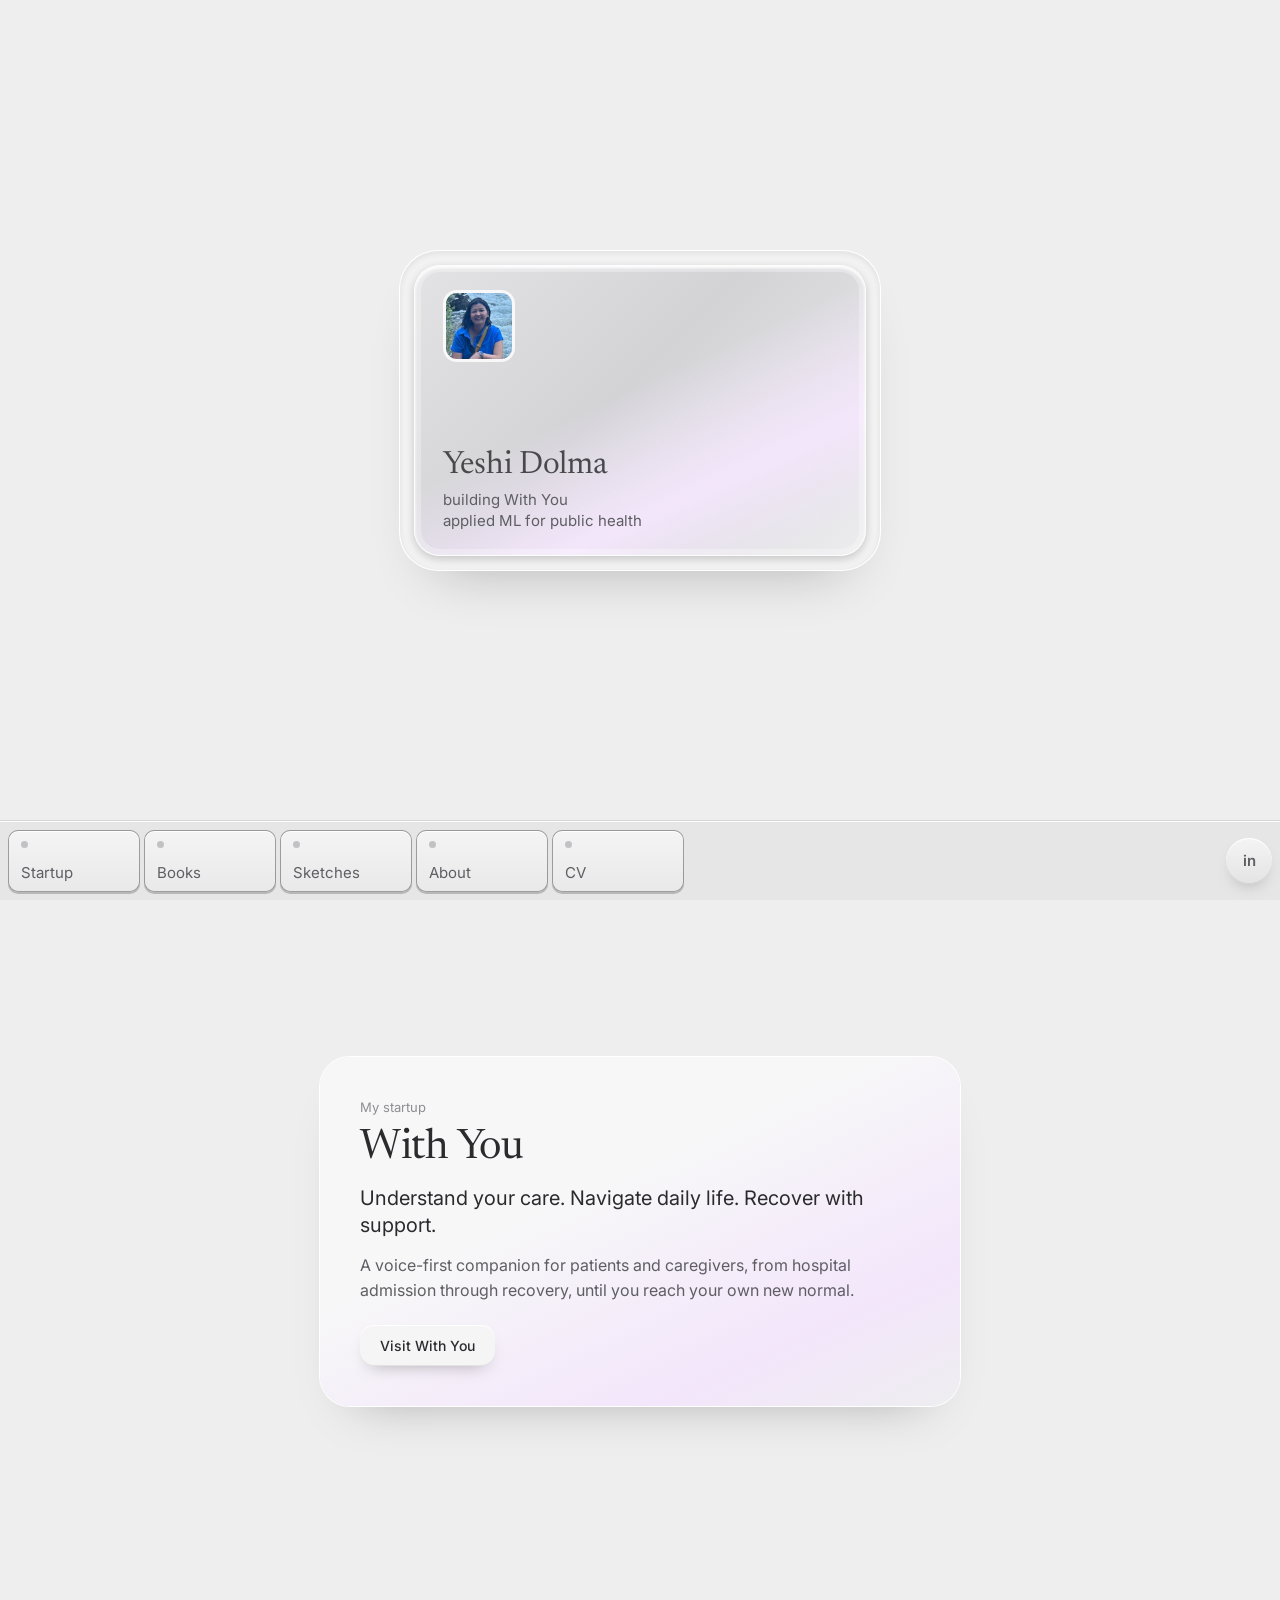
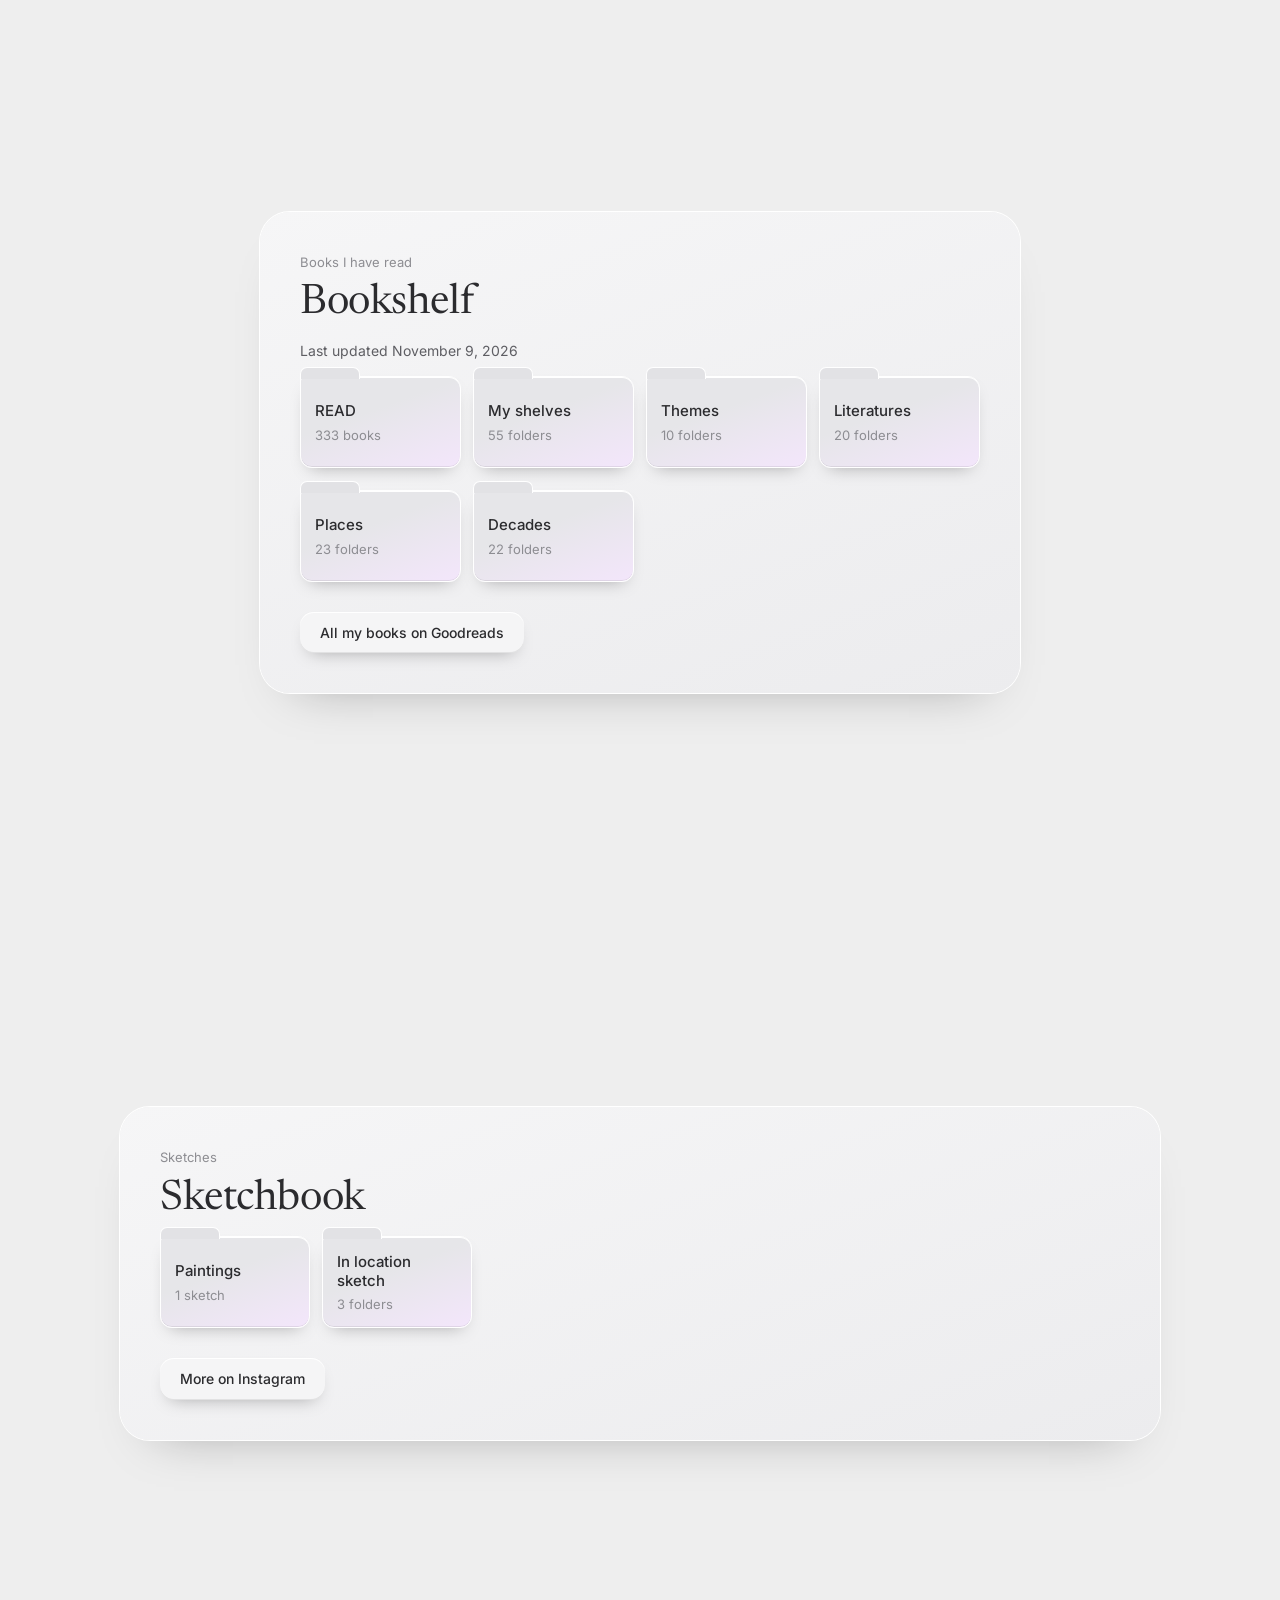
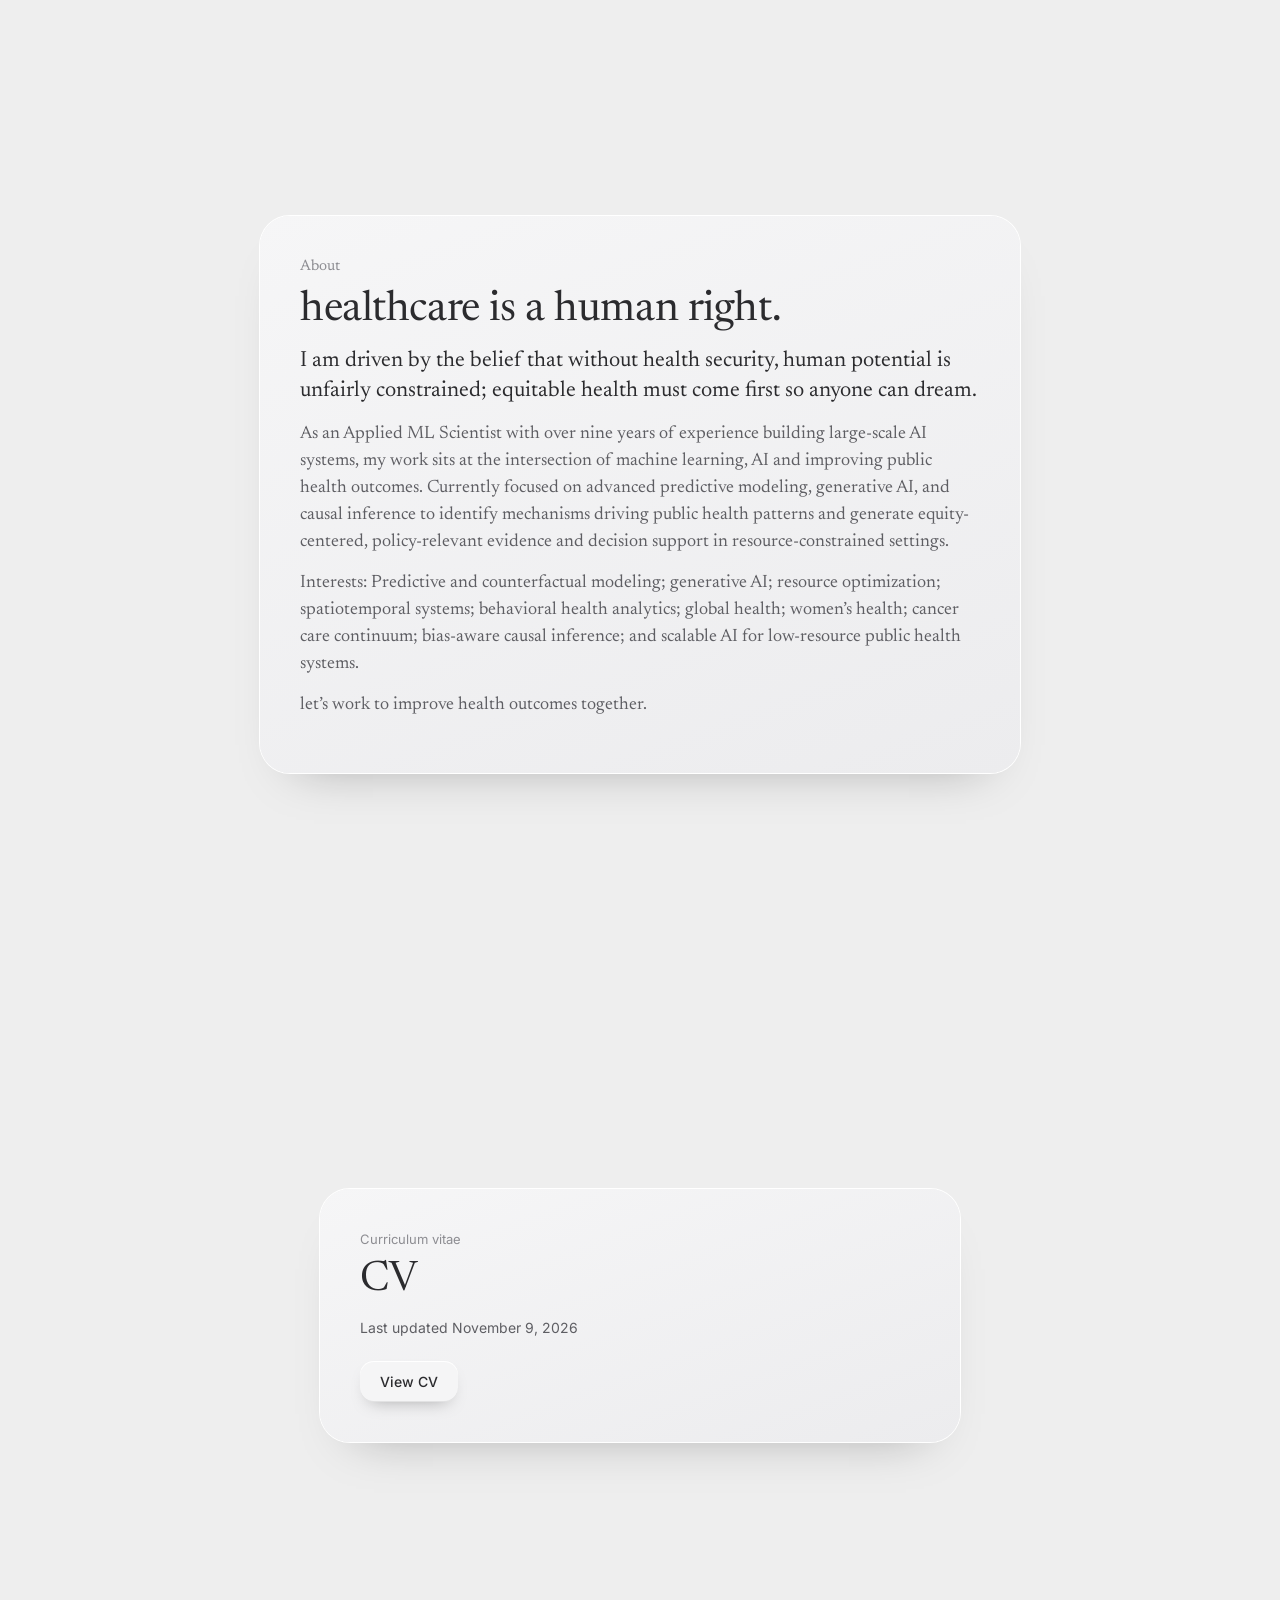
==== commit 272f6c97: "Add CV; folder browser for books and sketches; remove projects; simplify About Co-Authored-By: Claud" ====
--- a/index.html
+++ b/index.html
@@ -10,6 +10,7 @@
   <link href="https://fonts.googleapis.com/css2?family=Inter:wght@400;500;600&family=Newsreader:opsz,wght@6..72,400;6..72,500&display=swap" rel="stylesheet" />
   <link rel="stylesheet" href="styles.css" />
   <script src="books.js" defer></script>
+  <script src="sketches.js" defer></script>
   <script src="script.js" defer></script>
 </head>
 <body>
@@ -46,59 +47,13 @@
       </div>
     </section>
 
-    <!-- ============ WORK ============ -->
-    <section class="view" id="work">
-      <div class="panel panel-mid">
-        <p class="label">Selected work</p>
-        <h2>Projects</h2>
-        <article class="project">
-          <p class="kicker">Agentic AI for Health</p>
-          <h3>OTCSafe: AI for Self-Medication Risk Detection</h3>
-          <p class="byline">by Yeshi Dolma</p>
-          <p>A conversational AI agent that detects harmful over-the-counter self-medication behaviors and explains associated risks in plain language.</p>
-          <details>
-            <summary>Read more</summary>
-            <p>Type anything — “I take NyQuil and Tylenol every night with wine” — and the agent identifies dangerous drug combinations, duplicate ingredient exposure, dose limit exceedances, and drug-supplement interactions. Every finding is cited to its source.</p>
-            <ul>
-              <li>Resolves brand names to active ingredients (NyQuil → acetaminophen + dextromethorphan + ...)</li>
-              <li>Detects pairwise interactions via OpenFDA label search</li>
-              <li>Reasons pharmacologically using Claude to catch interactions databases miss — serotonin syndrome, CYP450 enzyme interactions, stimulant stacking, CNS depression combinations, duplicate therapeutic classes</li>
-              <li>Accumulates ingredient doses across multiple products and flags exceedances of safe daily limits</li>
-              <li>Writes plain-language risk reports with severity ratings and actionable advice</li>
-              <li>Cites every finding to a named source with a URL</li>
-            </ul>
-            <p>Not a substitute for professional medical advice.</p>
-            <a class="pill" href="https://github.com/yeshinin/OTC-self-medication-agent/tree/main" target="_blank" rel="noopener">View the code</a>
-          </details>
-        </article>
-        <article class="project">
-          <p class="kicker">Computational Epidemiology</p>
-          <h3>COVID-19 Misinformation &amp; Behavioral Signals</h3>
-          <p class="byline">by Yeshi Dolma</p>
-          <p>Mapping Misinformation Search Trends Against COVID-19 Case Dynamics (King County &amp; Washington State)</p>
-          <details>
-            <summary>Read more</summary>
-            <p>This project investigates how misinformation evolves during a public health crisis—and more importantly, what actually drives its spread. Rather than treating misinformation as a static content problem, I approached it as a dynamic behavioral signal shaped by policy, communication, and institutional trust.</p>
-            <ul>
-              <li><b>Causal Analysis Pipeline:</b> Modeled Google Trends as a proxy for misinformation engagement (e.g., vaccine denial, institutional skepticism) and correlated composite indices with COVID-19 trajectories in Washington.</li>
-              <li><b>Signal Processing & Contextualization:</b> Built workflows for smoothing, normalization, and policy-event annotation to isolate drivers of misinformation surges.</li>
-              <li><b>Mechanism Identification:</b> Revealed that misinformation engagement was primarily driven by policy and communication vacuums (e.g., CDC mask guidance shifts, vaccine rollout gaps) and guidance reversals, while remaining largely decoupled from disease severity; institutional skepticism persisted due to cumulative credibility erosion.</li>
-              <li><b>Policy-Relevant Insights:</b> Research indicated that interventions require targeting institutional communication and behavioral strategies over traditional models focused solely on addressing disease-based information gaps.</li>
-              <li><b>Ongoing Work:</b> Extending with NLP (topic modeling, sentiment analysis) to track narrative evolution and cross-state variation.</li>
-            </ul>
-            <figure><img src="images/projects/misinfo.png" alt="Misinformation search trends compared with COVID-19 cases" loading="lazy" /></figure>
-          </details>
-        </article>
-      </div>
-    </section>
-
     <!-- ============ BOOKS ============ -->
     <section class="view" id="books">
-      <div class="panel panel-wide">
+      <div class="panel panel-mid">
         <p class="label">Books I have read</p>
         <h2>Bookshelf</h2>
         <p class="updated">Last updated <time id="books-updated"></time></p>
-        <div id="library"></div>
+        <div class="files" id="library"></div>
         <a class="pill" href="https://www.goodreads.com/user/show/18417924-yeshi-dolma" target="_blank" rel="noopener">All my books on Goodreads</a>
       </div>
     </section>
@@ -108,28 +63,20 @@
       <div class="panel panel-wide">
         <p class="label">Sketches</p>
         <h2>Sketchbook</h2>
-        <div class="sketches">
-          <a href="https://www.instagram.com/p/DYmjnLTE4zk/" target="_blank" rel="noopener"><img src="images/sketches/DYmjnLTE4zk.jpg" alt="Sketch by Yeshi Dolma, posted May 21, 2026" loading="lazy" /></a>
-          <a href="https://www.instagram.com/p/DWsf6kIFdu1/" target="_blank" rel="noopener"><img src="images/sketches/DWsf6kIFdu1.jpg" alt="Sketch by Yeshi Dolma, posted April 3, 2026" loading="lazy" /></a>
-          <a href="https://www.instagram.com/p/DVp2aRQlX_8/" target="_blank" rel="noopener"><img src="images/sketches/DVp2aRQlX_8.jpg" alt="Sketch by Yeshi Dolma, posted March 8, 2026" loading="lazy" /></a>
-          <a href="https://www.instagram.com/p/DVKhcaYkU1n/" target="_blank" rel="noopener"><img src="images/sketches/DVKhcaYkU1n.jpg" alt="Sketch by Yeshi Dolma, posted February 24, 2026" loading="lazy" /></a>
-          <a href="https://www.instagram.com/p/DU2TQNxEXC3/" target="_blank" rel="noopener"><img src="images/sketches/DU2TQNxEXC3.jpg" alt="Sketch by Yeshi Dolma, posted February 16, 2026" loading="lazy" /></a>
-          <a href="https://www.instagram.com/p/DUm7u6MkRI8/" target="_blank" rel="noopener"><img src="images/sketches/DUm7u6MkRI8.jpg" alt="Sketch by Yeshi Dolma, posted February 10, 2026" loading="lazy" /></a>
-          <a href="https://www.instagram.com/p/DTZfKXuEQEP/" target="_blank" rel="noopener"><img src="images/sketches/DTZfKXuEQEP.jpg" alt="Sketch by Yeshi Dolma, posted January 11, 2026" loading="lazy" /></a>
-        </div>
+        <div class="files" id="sketch-files"></div>
         <a class="pill" href="https://www.instagram.com/yeshi.draws/" target="_blank" rel="noopener">More on Instagram</a>
       </div>
     </section>
 
     <!-- ============ ABOUT ============ -->
     <section class="view" id="about">
-      <div class="panel panel-mid">
+      <div class="panel panel-mid about">
         <p class="label">About</p>
         <h2>healthcare is a human right.</h2>
         <p class="big">I am driven by the belief that without health security, human potential is unfairly constrained; equitable health must come first so anyone can dream.</p>
         <p>As an Applied ML Scientist with over nine years of experience building large-scale AI systems, my work sits at the intersection of machine learning, AI and improving public health outcomes. Currently focused on advanced predictive modeling, generative AI, and causal inference to identify mechanisms driving public health patterns and generate equity-centered, policy-relevant evidence and decision support in resource-constrained settings.</p>
-        <p><em>Interests: Predictive and counterfactual modeling; generative AI; resource optimization; spatiotemporal systems; behavioral health analytics; global health; women’s health; cancer care continuum; bias-aware causal inference; and scalable AI for low-resource public health systems.</em></p>
-        <p>let’s work to figure out and improve health outcomes together.</p>
+        <p>Interests: Predictive and counterfactual modeling; generative AI; resource optimization; spatiotemporal systems; behavioral health analytics; global health; women’s health; cancer care continuum; bias-aware causal inference; and scalable AI for low-resource public health systems.</p>
+        <p>let’s work to improve health outcomes together.</p>
       </div>
     </section>
 
@@ -138,9 +85,8 @@
       <div class="panel">
         <p class="label">Curriculum vitae</p>
         <h2>CV</h2>
-        <p class="updated">Last updated <time datetime="2026-03-19">March 19, 2026</time></p>
-        <!-- PLACEHOLDER: link the PDF here once there is a copy without the phone number -->
-        <span class="pill pill-off">PDF coming soon</span>
+        <p class="updated">Last updated <time datetime="2026-11-09">November 9, 2026</time></p>
+        <a class="pill" href="files/Yeshi-Dolma-CV.pdf" target="_blank" rel="noopener">View CV</a>
       </div>
     </section>
 
@@ -149,7 +95,6 @@
   <!-- ============ DOCK ============ -->
   <nav class="dock" aria-label="Main">
     <a class="key" href="#startup" data-key="startup"><i></i>Startup</a>
-    <a class="key" href="#work" data-key="work"><i></i>Work</a>
     <a class="key" href="#books" data-key="books"><i></i>Books</a>
     <a class="key" href="#sketches" data-key="sketches"><i></i>Sketches</a>
     <a class="key" href="#about" data-key="about"><i></i>About</a>
--- a/styles.css
+++ b/styles.css
@@ -94,121 +94,65 @@
 .panel-mid { width: min(760px, 100%); }
 .panel-wide { width: min(1040px, 100%); }
 
-/* Projects */
-.project { padding: 22px 0; border-top: 1px solid var(--line); }
-.project h3 { margin: 2px 0 2px; font-family: var(--serif); font-weight: 400; font-size: 26px; line-height: 1.2; }
-.panel .kicker { margin: 0; font-size: 13px; color: var(--muted); }
-.panel .byline { margin: 0 0 10px; font-size: 14px; color: var(--muted); }
-.project summary { cursor: pointer; font-size: 14px; font-weight: 500; }
-.project details[open] summary { margin-bottom: 12px; }
-.project ul { margin: 0 0 16px; padding-left: 20px; color: var(--ink-2); font-size: 15px; }
-.project li { margin: 8px 0; }
-.project figure { margin: 18px 0; }
-.project img { display: block; max-width: 100%; height: auto; border-radius: 12px; }
-.project figcaption { margin-top: 6px; font-size: 13px; color: var(--muted); }
-
-/* Sketches */
-.sketches { columns: 3 220px; column-gap: 12px; margin-bottom: 14px; }
-.sketches a { display: block; margin-bottom: 12px; break-inside: avoid; }
-.sketches img { display: block; width: 100%; height: auto; border-radius: 12px; }
-
-/* Bookshelves */
-.shelf-read {
-  display: flex;
-  justify-content: space-between;
-  align-items: baseline;
-  width: 100%;
-  margin: 8px 0 22px;
-  padding: 22px 24px;
+/* About: one typeface throughout */
+.about, .about h2, .about p, .about .label, .about .big { font-family: var(--serif); }
+.about p { font-size: 18px; line-height: 1.5; }
+.about .big { font-size: 22px; line-height: 1.35; }
+.about .label { font-size: 15px; }
+
+/* Folders: used by both Books and Sketches */
+.crumbs { display: flex; flex-wrap: wrap; align-items: center; gap: 4px 6px; margin: 4px 0 16px; font-size: 14px; color: var(--muted); }
+.crumbs button { padding: 0; border: 0; background: none; font: inherit; color: var(--ink-2); text-decoration: underline; text-underline-offset: 3px; cursor: pointer; }
+.crumbs strong { font-weight: 500; color: var(--ink); }
+.folders { display: grid; grid-template-columns: repeat(auto-fill, minmax(150px, 1fr)); gap: 22px 12px; margin: 14px 0 22px; }
+.folder {
+  position: relative;
+  min-height: 92px;
+  padding: 14px 14px 12px;
   border: 1px solid #fff;
-  border-radius: 18px;
-  background: linear-gradient(155deg, #e3e3e5 35%, var(--lilac) 75%, #ececee);
+  border-radius: 4px 12px 12px 12px;
+  background: linear-gradient(160deg, #e6e6e9 40%, var(--lilac));
   box-shadow: var(--raised);
-  font-family: var(--serif);
-  font-size: 34px;
+  font: 500 15px/1.25 var(--sans);
   color: var(--ink);
-  cursor: pointer;
-}
-.shelf-read span { font-family: var(--sans); font-size: 14px; color: var(--ink-2); }
-.shelf-group { margin: 0 0 18px; }
-.panel .shelf-group h3 { margin: 0 0 8px; font-size: 13px; font-weight: 500; color: var(--muted); }
-.shelf-list { display: flex; flex-wrap: wrap; gap: 7px; }
-.shelf-btn, .chip {
-  padding: 7px 12px;
-  border: 1px solid rgba(0, 0, 0, 0.14);
-  border-radius: 10px;
-  background: linear-gradient(#f6f6f7, #ececed);
-  box-shadow: inset 0 1px 0 #fff;
-  font: 500 13px/1.3 var(--sans);
-  color: var(--ink-2);
-  cursor: pointer;
-}
-.shelf-btn small { margin-left: 5px; font-size: 12px; color: var(--muted); }
-.shelf-btn:hover, .chip:hover { color: var(--ink); border-color: var(--led); }
-.shelf-head { display: flex; flex-wrap: wrap; align-items: center; gap: 10px 14px; margin: 10px 0 18px; }
-.shelf-back { padding: 7px 12px; border: 1px solid rgba(0, 0, 0, 0.14); border-radius: 10px; background: #f5f5f6; font: 500 13px var(--sans); color: var(--ink-2); cursor: pointer; }
-.shelf-title { font-family: var(--serif); font-size: 26px; line-height: 1.2; }
-.shelf-count { font-size: 14px; color: var(--muted); }
-.shelf-search { margin-left: auto; width: min(240px, 100%); padding: 8px 12px; border: 1px solid rgba(0, 0, 0, 0.14); border-radius: 10px; background: #fafafa; font: 14px var(--sans); color: var(--ink); }
-
-/* Book spines: every row is 190px tall and sits on a plank drawn by the background */
-.spines {
-  display: flex;
-  flex-wrap: wrap;
-  gap: 16px 3px;
-  padding: 0 4px;
-  margin-bottom: 26px;
-  background: repeating-linear-gradient(to bottom, transparent 0 190px, #cdcdd2 190px 197px, transparent 197px 206px);
-}
-.spine {
-  width: var(--w);
-  height: var(--h);
-  margin-top: calc(190px - var(--h));
-  padding: 8px 0;
-  border: 1px solid rgba(0, 0, 0, 0.14);
-  border-bottom: 0;
-  border-radius: 4px 4px 0 0;
-  background: var(--c);
-  box-shadow: inset 2px 0 0 rgba(255, 255, 255, 0.6), inset -2px 0 0 rgba(0, 0, 0, 0.05);
-  color: #3b3b42;
+  text-align: left;
   cursor: pointer;
   transition: transform 0.15s ease;
 }
-.spine span {
-  display: block;
-  height: 100%;
-  margin: 0 auto;
-  writing-mode: vertical-rl;
-  font: 400 13px/1 var(--serif);
-  white-space: nowrap;
-  overflow: hidden;
-  text-overflow: ellipsis;
-}
-.spine:hover, .spine.on { transform: translateY(-8px); }
-.spine.on { border-color: var(--led); }
-.shelf-empty { color: var(--muted); }
-
-.book-card {
-  position: fixed;
-  z-index: 6;
-  left: 50%;
-  bottom: calc(var(--dock) + 12px);
-  transform: translateX(-50%);
-  width: min(460px, calc(100% - 24px));
-  max-height: calc(100vh - var(--dock) - 40px);
-  overflow-y: auto;
-  padding: 20px 22px;
+.folder::before {
+  content: "";
+  position: absolute;
+  top: -10px;
+  left: -1px;
+  width: 58px;
+  height: 11px;
+  border-radius: 7px 7px 0 0;
+  background: #e2e2e5;
   border: 1px solid #fff;
-  border-radius: 20px;
-  background: linear-gradient(155deg, #f6f6f7 45%, var(--lilac) 90%);
-  box-shadow: 0 24px 50px -18px rgba(0, 0, 0, 0.45);
-}
-.book-card h3 { margin: 0 28px 2px 0; font-family: var(--serif); font-weight: 400; font-size: 23px; line-height: 1.2; }
-.book-card p { margin: 0 0 8px; font-size: 14px; color: var(--ink-2); }
-.book-card .chips { display: flex; flex-wrap: wrap; gap: 5px; margin-bottom: 10px; }
-.book-card .chip { padding: 4px 9px; font-size: 12px; }
-.book-card a { font-size: 13px; font-weight: 500; }
-.book-close { position: absolute; top: 10px; right: 12px; border: 0; background: none; font-size: 22px; line-height: 1; color: var(--ink-2); cursor: pointer; }
+  border-bottom: 0;
+}
+.folder small { display: block; margin-top: 6px; font-size: 13px; font-weight: 400; color: var(--muted); }
+.folder:hover { transform: translateY(-2px); }
+.folder-rows { display: block; margin: 0 0 22px; }
+.folder-rows .row { display: flex; justify-content: space-between; width: 100%; padding: 13px 2px; border: 0; border-top: 1px solid var(--line); background: none; font: 500 16px var(--sans); color: var(--ink); text-align: left; cursor: pointer; }
+.folder-rows .row small { font-size: 13px; font-weight: 400; color: var(--muted); }
+.folder-rows .row:hover { color: var(--led); }
+
+/* A shelf opened: just the book, author and any award */
+.book-list { list-style: none; margin: 0 0 22px; padding: 0; }
+.book-list li { padding: 10px 0; border-top: 1px solid var(--line); font-size: 16px; line-height: 1.35; }
+.book-list b { font-weight: 500; }
+.book-list span { color: var(--ink-2); }
+.book-list em { color: var(--muted); }
+
+/* Sketch gallery: scroll or use the arrows */
+.gallery { display: flex; gap: 14px; overflow-x: auto; scroll-snap-type: x mandatory; padding-bottom: 10px; scrollbar-width: thin; }
+.gallery figure { flex: 0 0 min(620px, 92%); margin: 0; scroll-snap-align: start; }
+.gallery img { display: block; width: 100%; max-height: 62vh; object-fit: contain; background: #e6e6e8; border-radius: 12px; }
+.gallery figcaption { display: flex; justify-content: space-between; gap: 12px; margin-top: 8px; font-size: 14px; color: var(--ink-2); }
+.gallery figcaption a { flex: none; font-size: 13px; color: var(--muted); }
+.gallery-nav { display: flex; gap: 8px; margin: 8px 0 18px; }
+.gallery-nav button { width: 38px; height: 38px; border: 1px solid var(--line); border-radius: 50%; background: #f5f5f6; font-size: 16px; color: var(--ink-2); cursor: pointer; }
 
 .pill {
   display: inline-block;
@@ -280,13 +224,10 @@
   .front p { font-size: 13px; }
   .panel { padding: 28px 22px; }
   .panel h2 { font-size: 34px; }
-  .shelf-search { margin-left: 0; width: 100%; }
-  .shelf-read { font-size: 28px; padding: 18px; }
-  .dock { overflow-x: auto; scrollbar-width: none; }
-  .dock::-webkit-scrollbar { display: none; }
-  .key { flex: 0 0 76px; padding: 30px 8px 0; font-size: 13px; }
-  .key i { left: 8px; }
-  .round { position: sticky; right: 0; width: 40px; height: 40px; margin-left: 2px; }
+  .folders { grid-template-columns: 1fr 1fr; }
+  .key { flex: 1 1 0; padding: 30px 6px 0; font-size: 12px; }
+  .key i { left: 6px; }
+  .round { width: 40px; height: 40px; margin-left: 2px; }
 }
 @media (prefers-reduced-motion: reduce) {
   html { scroll-behavior: auto; }
